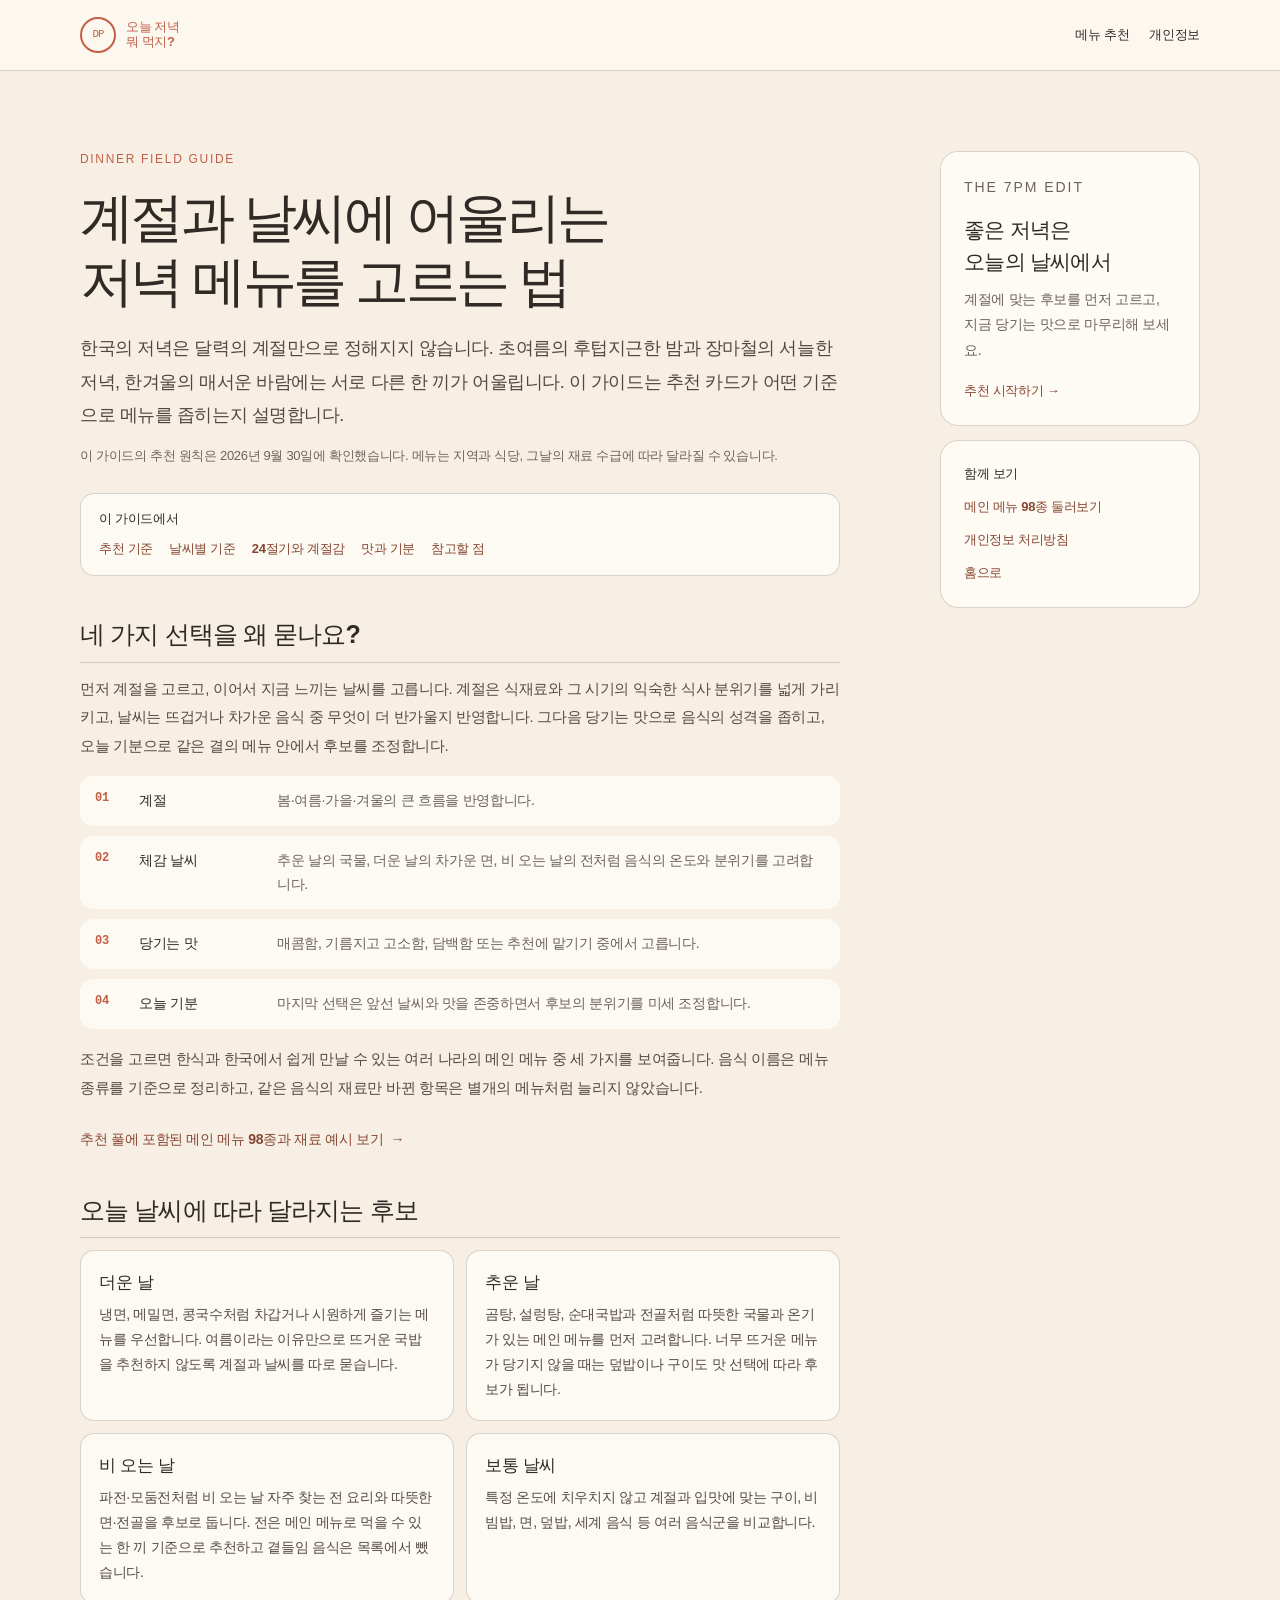
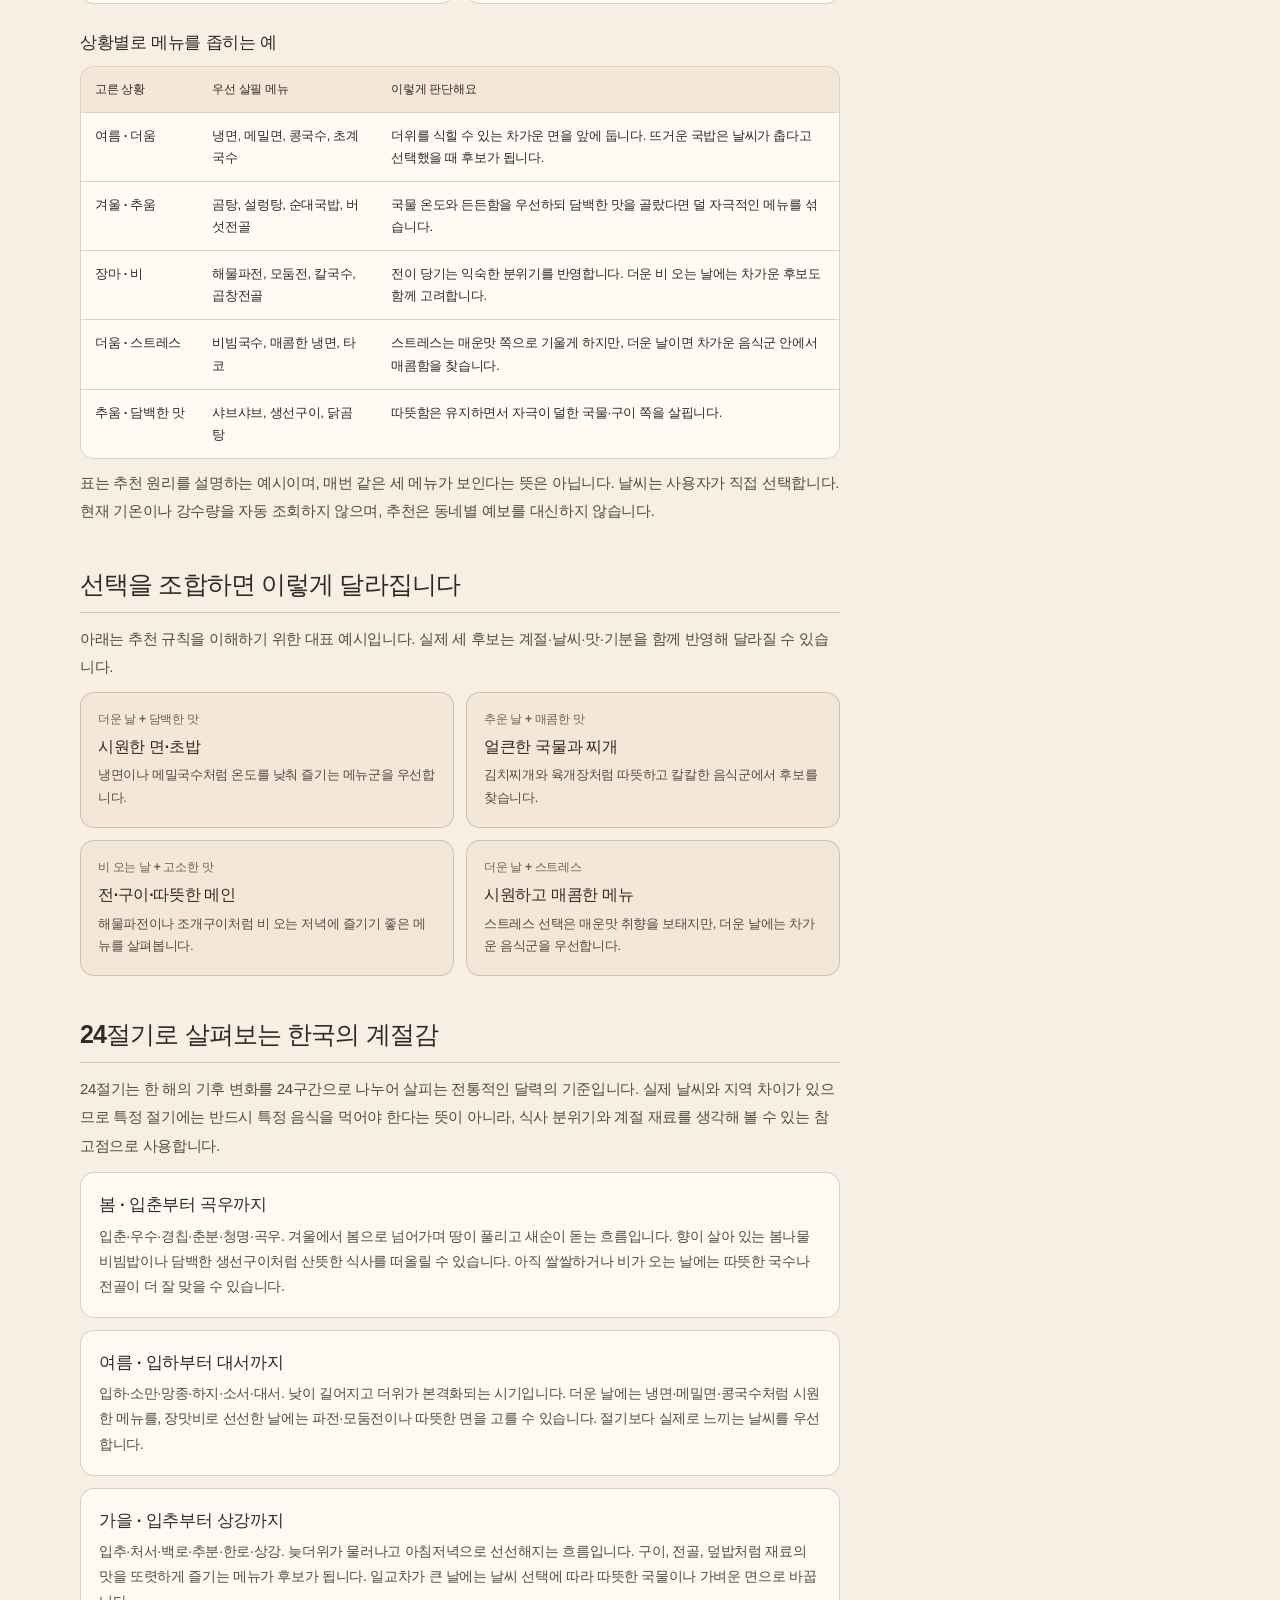
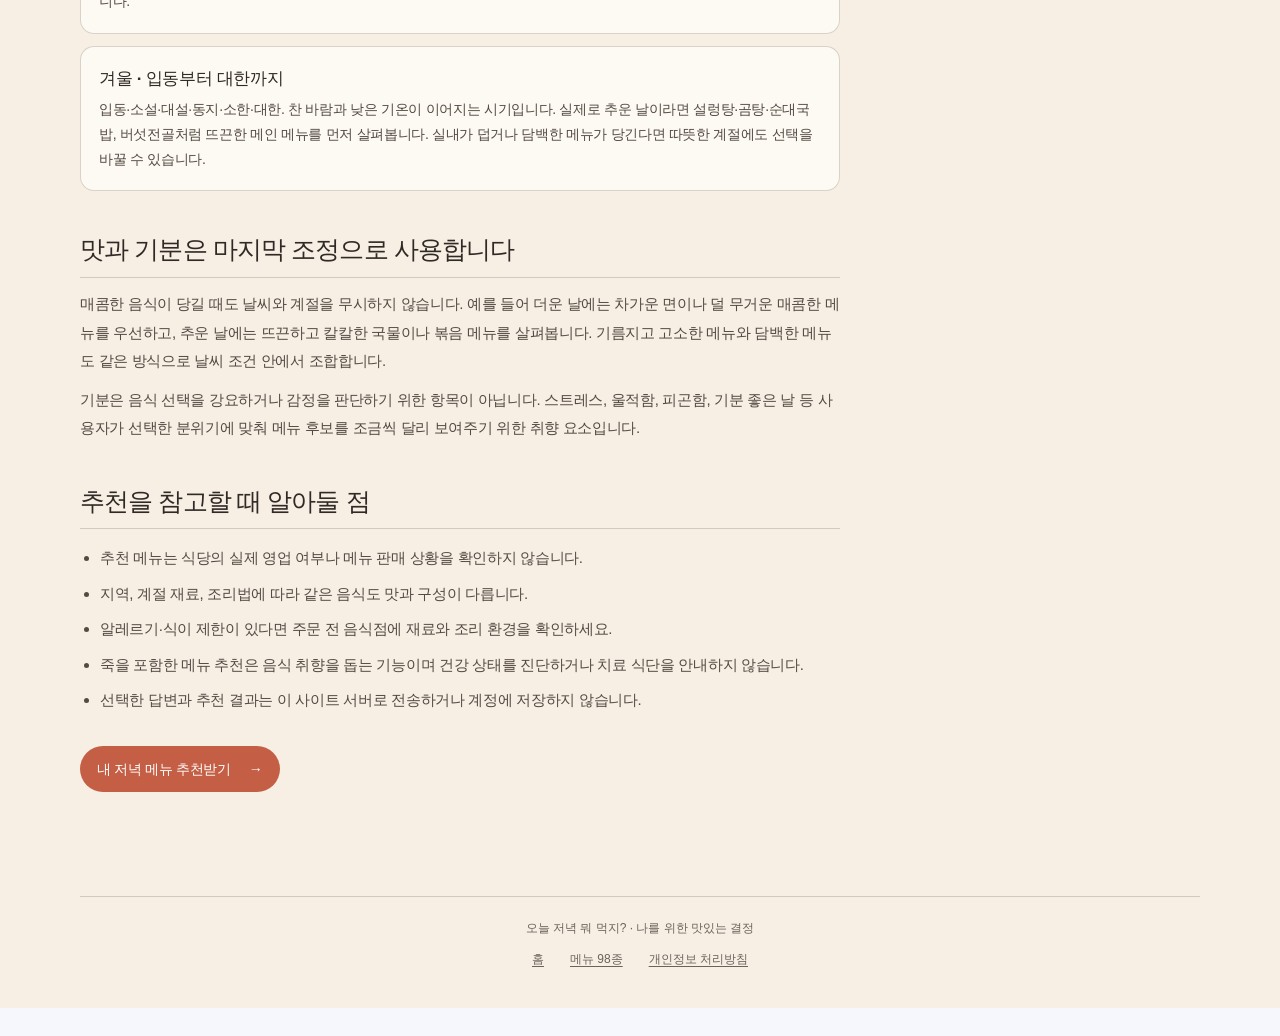
==== public/guide.html @ 439a627b "Add branded dinner bowl favicon" ====
<!doctype html>
<html lang="ko">
<head>
  <meta charset="utf-8">
  <meta name="viewport" content="width=device-width, initial-scale=1">
  <meta name="theme-color" content="#c45f45">
  <meta name="description" content="한국의 계절과 실제 체감 날씨, 당기는 맛과 기분을 저녁 메뉴 추천에 반영하는 방법을 안내합니다.">
  <link rel="canonical" href="https://dinnermenuweb.pages.dev/guide.html">
  <link rel="icon" href="favicon.svg?v=2" type="image/svg+xml">
  <link rel="stylesheet" href="styles.css">
  <link rel="stylesheet" href="content.css">
  <script async src="https://pagead2.googlesyndication.com/pagead/js/adsbygoogle.js?client=ca-pub-8132579892942373" crossorigin="anonymous"></script>
  <title>계절별 저녁 메뉴 추천 가이드 | 오늘 저녁 뭐 먹지?</title>
</head>
<body class="content-page">
  <header class="content-header"><div class="content-wrap"><nav class="brand-row" aria-label="사이트 메뉴"><a class="brand" href="./"><span class="brand-mark" aria-hidden="true">DP</span><span class="brand-copy">오늘 저녁<br>뭐 먹지?</span></a><div class="brand-actions"><a class="header-link" href="./#quiz">메뉴 추천</a><a class="header-link" href="privacy.html">개인정보</a></div></nav></div></header>
  <main class="content-wrap article-layout">
    <article>
      <p class="eyebrow">DINNER FIELD GUIDE</p>
      <h1>계절과 날씨에 어울리는<br>저녁 메뉴를 고르는 법</h1>
      <p class="article-lede">한국의 저녁은 달력의 계절만으로 정해지지 않습니다. 초여름의 후텁지근한 밤과 장마철의 서늘한 저녁, 한겨울의 매서운 바람에는 서로 다른 한 끼가 어울립니다. 이 가이드는 추천 카드가 어떤 기준으로 메뉴를 좁히는지 설명합니다.</p>
      <p class="updated-note">이 가이드의 추천 원칙은 2026년 9월 30일에 확인했습니다. 메뉴는 지역과 식당, 그날의 재료 수급에 따라 달라질 수 있습니다.</p>
      <nav class="article-toc" aria-label="이 페이지의 목차"><strong>이 가이드에서</strong><a href="#method">추천 기준</a><a href="#weather">날씨별 기준</a><a href="#seasons">24절기와 계절감</a><a href="#taste-mood">맛과 기분</a><a href="#limits">참고할 점</a></nav>

      <section id="method" class="article-section"><h2>네 가지 선택을 왜 묻나요?</h2><p>먼저 계절을 고르고, 이어서 지금 느끼는 날씨를 고릅니다. 계절은 식재료와 그 시기의 익숙한 식사 분위기를 넓게 가리키고, 날씨는 뜨겁거나 차가운 음식 중 무엇이 더 반가울지 반영합니다. 그다음 당기는 맛으로 음식의 성격을 좁히고, 오늘 기분으로 같은 결의 메뉴 안에서 후보를 조정합니다.</p><ol class="numbered-list"><li><strong>계절</strong><span>봄·여름·가을·겨울의 큰 흐름을 반영합니다.</span></li><li><strong>체감 날씨</strong><span>추운 날의 국물, 더운 날의 차가운 면, 비 오는 날의 전처럼 음식의 온도와 분위기를 고려합니다.</span></li><li><strong>당기는 맛</strong><span>매콤함, 기름지고 고소함, 담백함 또는 추천에 맡기기 중에서 고릅니다.</span></li><li><strong>오늘 기분</strong><span>마지막 선택은 앞선 날씨와 맛을 존중하면서 후보의 분위기를 미세 조정합니다.</span></li></ol><p>조건을 고르면 한식과 한국에서 쉽게 만날 수 있는 여러 나라의 메인 메뉴 중 세 가지를 보여줍니다. 음식 이름은 메뉴 종류를 기준으로 정리하고, 같은 음식의 재료만 바뀐 항목은 별개의 메뉴처럼 늘리지 않았습니다.</p><a class="text-link" href="menu-library.html">추천 풀에 포함된 메인 메뉴 98종과 재료 예시 보기 <span aria-hidden="true">→</span></a></section>

      <section id="weather" class="article-section"><h2>오늘 날씨에 따라 달라지는 후보</h2><div class="guide-grid"><article><h3>더운 날</h3><p>냉면, 메밀면, 콩국수처럼 차갑거나 시원하게 즐기는 메뉴를 우선합니다. 여름이라는 이유만으로 뜨거운 국밥을 추천하지 않도록 계절과 날씨를 따로 묻습니다.</p></article><article><h3>추운 날</h3><p>곰탕, 설렁탕, 순대국밥과 전골처럼 따뜻한 국물과 온기가 있는 메인 메뉴를 먼저 고려합니다. 너무 뜨거운 메뉴가 당기지 않을 때는 덮밥이나 구이도 맛 선택에 따라 후보가 됩니다.</p></article><article><h3>비 오는 날</h3><p>파전·모둠전처럼 비 오는 날 자주 찾는 전 요리와 따뜻한 면·전골을 후보로 둡니다. 전은 메인 메뉴로 먹을 수 있는 한 끼 기준으로 추천하고 곁들임 음식은 목록에서 뺐습니다.</p></article><article><h3>보통 날씨</h3><p>특정 온도에 치우치지 않고 계절과 입맛에 맞는 구이, 비빔밥, 면, 덮밥, 세계 음식 등 여러 음식군을 비교합니다.</p></article></div><h3 class="subsection-title">상황별로 메뉴를 좁히는 예</h3><div class="table-scroll"><table class="decision-table"><thead><tr><th scope="col">고른 상황</th><th scope="col">우선 살필 메뉴</th><th scope="col">이렇게 판단해요</th></tr></thead><tbody><tr><th scope="row">여름 · 더움</th><td>냉면, 메밀면, 콩국수, 초계국수</td><td>더위를 식힐 수 있는 차가운 면을 앞에 둡니다. 뜨거운 국밥은 날씨가 춥다고 선택했을 때 후보가 됩니다.</td></tr><tr><th scope="row">겨울 · 추움</th><td>곰탕, 설렁탕, 순대국밥, 버섯전골</td><td>국물 온도와 든든함을 우선하되 담백한 맛을 골랐다면 덜 자극적인 메뉴를 섞습니다.</td></tr><tr><th scope="row">장마 · 비</th><td>해물파전, 모둠전, 칼국수, 곱창전골</td><td>전이 당기는 익숙한 분위기를 반영합니다. 더운 비 오는 날에는 차가운 후보도 함께 고려합니다.</td></tr><tr><th scope="row">더움 · 스트레스</th><td>비빔국수, 매콤한 냉면, 타코</td><td>스트레스는 매운맛 쪽으로 기울게 하지만, 더운 날이면 차가운 음식군 안에서 매콤함을 찾습니다.</td></tr><tr><th scope="row">추움 · 담백한 맛</th><td>샤브샤브, 생선구이, 닭곰탕</td><td>따뜻함은 유지하면서 자극이 덜한 국물·구이 쪽을 살핍니다.</td></tr></tbody></table></div><p class="source-note">표는 추천 원리를 설명하는 예시이며, 매번 같은 세 메뉴가 보인다는 뜻은 아닙니다. 날씨는 사용자가 직접 선택합니다. 현재 기온이나 강수량을 자동 조회하지 않으며, 추천은 동네별 예보를 대신하지 않습니다.</p></section>

      <section class="article-section"><h2>선택을 조합하면 이렇게 달라집니다</h2><p>아래는 추천 규칙을 이해하기 위한 대표 예시입니다. 실제 세 후보는 계절·날씨·맛·기분을 함께 반영해 달라질 수 있습니다.</p><div class="example-grid"><article><span>더운 날 + 담백한 맛</span><strong>시원한 면·초밥</strong><p>냉면이나 메밀국수처럼 온도를 낮춰 즐기는 메뉴군을 우선합니다.</p></article><article><span>추운 날 + 매콤한 맛</span><strong>얼큰한 국물과 찌개</strong><p>김치찌개와 육개장처럼 따뜻하고 칼칼한 음식군에서 후보를 찾습니다.</p></article><article><span>비 오는 날 + 고소한 맛</span><strong>전·구이·따뜻한 메인</strong><p>해물파전이나 조개구이처럼 비 오는 저녁에 즐기기 좋은 메뉴를 살펴봅니다.</p></article><article><span>더운 날 + 스트레스</span><strong>시원하고 매콤한 메뉴</strong><p>스트레스 선택은 매운맛 취향을 보태지만, 더운 날에는 차가운 음식군을 우선합니다.</p></article></div></section>

      <section id="seasons" class="article-section"><h2>24절기로 살펴보는 한국의 계절감</h2><p>24절기는 한 해의 기후 변화를 24구간으로 나누어 살피는 전통적인 달력의 기준입니다. 실제 날씨와 지역 차이가 있으므로 특정 절기에는 반드시 특정 음식을 먹어야 한다는 뜻이 아니라, 식사 분위기와 계절 재료를 생각해 볼 수 있는 참고점으로 사용합니다.</p>
        <div class="solar-season"><h3>봄 · 입춘부터 곡우까지</h3><p>입춘·우수·경칩·춘분·청명·곡우. 겨울에서 봄으로 넘어가며 땅이 풀리고 새순이 돋는 흐름입니다. 향이 살아 있는 봄나물 비빔밥이나 담백한 생선구이처럼 산뜻한 식사를 떠올릴 수 있습니다. 아직 쌀쌀하거나 비가 오는 날에는 따뜻한 국수나 전골이 더 잘 맞을 수 있습니다.</p></div>
        <div class="solar-season"><h3>여름 · 입하부터 대서까지</h3><p>입하·소만·망종·하지·소서·대서. 낮이 길어지고 더위가 본격화되는 시기입니다. 더운 날에는 냉면·메밀면·콩국수처럼 시원한 메뉴를, 장맛비로 선선한 날에는 파전·모둠전이나 따뜻한 면을 고를 수 있습니다. 절기보다 실제로 느끼는 날씨를 우선합니다.</p></div>
        <div class="solar-season"><h3>가을 · 입추부터 상강까지</h3><p>입추·처서·백로·추분·한로·상강. 늦더위가 물러나고 아침저녁으로 선선해지는 흐름입니다. 구이, 전골, 덮밥처럼 재료의 맛을 또렷하게 즐기는 메뉴가 후보가 됩니다. 일교차가 큰 날에는 날씨 선택에 따라 따뜻한 국물이나 가벼운 면으로 바꿉니다.</p></div>
        <div class="solar-season"><h3>겨울 · 입동부터 대한까지</h3><p>입동·소설·대설·동지·소한·대한. 찬 바람과 낮은 기온이 이어지는 시기입니다. 실제로 추운 날이라면 설렁탕·곰탕·순대국밥, 버섯전골처럼 뜨끈한 메인 메뉴를 먼저 살펴봅니다. 실내가 덥거나 담백한 메뉴가 당긴다면 따뜻한 계절에도 선택을 바꿀 수 있습니다.</p></div>
      </section>

      <section id="taste-mood" class="article-section"><h2>맛과 기분은 마지막 조정으로 사용합니다</h2><p>매콤한 음식이 당길 때도 날씨와 계절을 무시하지 않습니다. 예를 들어 더운 날에는 차가운 면이나 덜 무거운 매콤한 메뉴를 우선하고, 추운 날에는 뜨끈하고 칼칼한 국물이나 볶음 메뉴를 살펴봅니다. 기름지고 고소한 메뉴와 담백한 메뉴도 같은 방식으로 날씨 조건 안에서 조합합니다.</p><p>기분은 음식 선택을 강요하거나 감정을 판단하기 위한 항목이 아닙니다. 스트레스, 울적함, 피곤함, 기분 좋은 날 등 사용자가 선택한 분위기에 맞춰 메뉴 후보를 조금씩 달리 보여주기 위한 취향 요소입니다.</p></section>

      <section id="limits" class="article-section"><h2>추천을 참고할 때 알아둘 점</h2><ul class="plain-list"><li>추천 메뉴는 식당의 실제 영업 여부나 메뉴 판매 상황을 확인하지 않습니다.</li><li>지역, 계절 재료, 조리법에 따라 같은 음식도 맛과 구성이 다릅니다.</li><li>알레르기·식이 제한이 있다면 주문 전 음식점에 재료와 조리 환경을 확인하세요.</li><li>죽을 포함한 메뉴 추천은 음식 취향을 돕는 기능이며 건강 상태를 진단하거나 치료 식단을 안내하지 않습니다.</li><li>선택한 답변과 추천 결과는 이 사이트 서버로 전송하거나 계정에 저장하지 않습니다.</li></ul><a class="article-cta" href="./#quiz">내 저녁 메뉴 추천받기 <span aria-hidden="true">→</span></a></section>
    </article>
    <aside class="article-aside"><div><p class="eyebrow">THE 7PM EDIT</p><h2>좋은 저녁은<br>오늘의 날씨에서</h2><p>계절에 맞는 후보를 먼저 고르고, 지금 당기는 맛으로 마무리해 보세요.</p><a href="./#quiz">추천 시작하기 →</a></div><div class="aside-links"><strong>함께 보기</strong><a href="menu-library.html">메인 메뉴 98종 둘러보기</a><a href="privacy.html">개인정보 처리방침</a><a href="./">홈으로</a></div></aside>
  </main>
  <footer class="content-footer content-wrap"><span>오늘 저녁 뭐 먹지? · 나를 위한 맛있는 결정</span><nav aria-label="하단 메뉴"><a href="./">홈</a><a href="menu-library.html">메뉴 98종</a><a href="privacy.html">개인정보 처리방침</a></nav></footer>
</body>
</html>
---- public/styles.css ----
:root{font-family:system-ui,-apple-system,BlinkMacSystemFont,"Apple SD Gothic Neo","Malgun Gothic",sans-serif;color:#18213a;background:#f5f7fc;font-synthesis:none;--blue:#173fb7;--muted:#626e85;--line:#dde3ef}
*{box-sizing:border-box}body{margin:0}button,input{font:inherit}button{cursor:pointer}button:disabled{cursor:not-allowed;opacity:.45}button:focus-visible,input:focus-visible+.choice-body{outline:3px solid #d59805;outline-offset:4px}[hidden]{display:none!important}.wrap{max-width:1080px;margin:auto;padding:0 28px}.top{background:var(--blue);color:#fff}.brand-row{display:flex;align-items:center;justify-content:space-between;padding:26px 0;font-size:13px;color:#d7e2ff}.brand{font-size:20px;color:#fff;font-weight:850;letter-spacing:-.06em}.hero{display:grid;grid-template-columns:1fr 240px;align-items:center;gap:48px;padding:16px 0 56px}.eyebrow{font-size:12px;letter-spacing:.12em;font-weight:850;color:var(--blue);margin:0 0 12px}.hero .eyebrow{color:#b8cdff}.hero h1{font-size:clamp(32px,4.4vw,48px);line-height:1.22;letter-spacing:-.065em;margin:0 0 18px}.hero p:not(.eyebrow){color:#dae4ff;line-height:1.8;font-size:16px;margin:0}.hero-art{position:relative;transform:rotate(3deg)}.hero-art img{display:block;width:100%;height:175px;object-fit:cover;border-radius:24px}.hero-art span{position:absolute;bottom:-15px;left:8px;right:8px;border-radius:10px;background:#fff3cf;color:#534013;text-align:center;padding:11px 4px;font-size:12px;font-weight:750;transform:rotate(-3deg)}main.wrap{padding-top:30px}.panel{padding:30px;background:white;border:1px solid var(--line);border-radius:24px;box-shadow:0 12px 40px #22346609}.steps{display:flex;list-style:none;gap:8px;padding:0;margin:0 0 34px}.steps li{flex:1;min-width:0}.step{display:flex;align-items:center;justify-content:center;gap:8px;width:100%;border:0;background:#f1f4f9;color:#758198;border-radius:10px;padding:12px 6px;font-size:13px;font-weight:700}.step span{display:grid;place-items:center;background:#e2e8f2;border-radius:50%;width:22px;height:22px;font-size:11px}.step[aria-current="step"]{color:var(--blue);background:#eaf0ff}.step[aria-current="step"] span{background:var(--blue);color:#fff}.step.done{color:var(--blue)}.question-top{display:flex;justify-content:space-between;align-items:center}.question-top .eyebrow{margin:0}.hint{font-size:13px;color:var(--muted)}h2{letter-spacing:-.055em;font-size:29px;line-height:1.35;margin:14px 0 8px}.description{font-size:15px;line-height:1.7;color:var(--muted);margin:0 0 26px}fieldset{border:0;padding:0;margin:0;display:grid;grid-template-columns:repeat(3,minmax(0,1fr));gap:14px}fieldset.two{grid-template-columns:repeat(2,minmax(0,1fr))}.choice{position:relative;cursor:pointer;min-width:0}.choice input{position:absolute;opacity:0;width:1px;height:1px}.choice-body{display:flex;flex-direction:column;min-height:145px;padding:22px;border:2px solid #e3e7ef;border-radius:18px;transition:background .15s,border-color .15s}.choice:hover .choice-body{border-color:#9cafdd;background:#fafbff}.choice input:checked+.choice-body{border-color:var(--blue);background:#f0f4ff}.choice-head{display:flex;justify-content:space-between;align-items:center;margin-bottom:20px}.emoji{font-size:29px}.check{width:22px;height:22px;display:grid;place-items:center;border:1px solid #cbd3e2;border-radius:50%;color:transparent;font-size:13px}.choice input:checked+.choice-body .check{color:#fff;background:var(--blue);border-color:var(--blue)}.choice strong{font-size:20px;letter-spacing:-.045em;margin-bottom:8px}.choice small{font-size:13px;line-height:1.6;color:var(--muted)}.quiz-actions{display:flex;align-items:center;justify-content:space-between;gap:12px;margin-top:28px;border-top:1px solid #edf0f6;padding-top:22px}.primary{background:var(--blue);color:white;border:0;border-radius:12px;font-weight:750;padding:14px 23px;min-height:48px}.primary:hover:not(:disabled){background:#0d2e95}.quiet{background:transparent;border:1px solid #ced7e8;color:var(--blue);border-radius:12px;padding:12px 18px;font-weight:700;min-height:46px}.quiet:hover{background:#edf2ff}.result-heading{display:flex;align-items:center;justify-content:space-between;gap:20px;margin:8px 0 22px}.result-heading h2{margin:0}.summary{display:flex;gap:8px;flex-wrap:wrap;margin-bottom:24px}.summary span{background:white;border:1px solid var(--line);border-radius:30px;padding:8px 13px;font-size:13px;color:#46536c}.recommendation-note{background:#eaf0ff;border-left:4px solid var(--blue);padding:20px 24px;border-radius:0 16px 16px 0}.recommendation-note h3{margin:0 0 8px;font-size:20px;letter-spacing:-.04em}.recommendation-note p{margin:6px 0;font-size:14px;line-height:1.7;color:#465677}.choose-hint{font-size:14px;color:var(--muted);margin:28px 0 16px}.meal-grid{display:grid;grid-template-columns:repeat(3,minmax(0,1fr));gap:16px}.meal-card{display:flex;flex-direction:column;background:#fff;border:2px solid var(--line);border-radius:20px;padding:24px;min-width:0}.meal-card.chosen{border-color:var(--blue);background:#f0f4ff}.meal-number{font-size:12px;letter-spacing:.1em;color:var(--blue);font-weight:850}.meal-emoji{font-size:40px;margin:22px 0 8px}.meal-card h3{font-size:23px;letter-spacing:-.055em;margin:0 0 10px}.meal-card p{font-size:14px;color:var(--muted);line-height:1.7;margin:0 0 18px}.meal-card .meal-meta{font-size:12px;color:var(--blue);font-weight:700;margin-bottom:20px}.meal-card button{margin-top:auto;width:100%}.final-panel{margin-top:24px;padding:30px;border-radius:22px;background:#fff4d6;border:1px solid #edd397}.final-panel .eyebrow{color:#75591d}.final-panel h2{margin-top:0}.final-panel p{line-height:1.8}.final-panel ul{padding-left:20px;line-height:1.9;font-size:14px;color:#66563a}.final-actions{display:flex;gap:10px;flex-wrap:wrap;margin-top:24px}.footnote{color:var(--muted);font-size:12px;line-height:1.8;margin-top:22px}.restart{display:block;margin:26px auto 0}footer{text-align:center;margin:44px 0 28px;color:#788298;font-size:12px}footer span{padding:0 8px}.sr-only{position:absolute;width:1px;height:1px;overflow:hidden;clip-path:inset(50%);white-space:nowrap}
@media(max-width:640px){.wrap{padding:0 18px}.brand-row{padding:20px 0}.brand-row>span:last-child{display:none}.hero{grid-template-columns:1fr;padding:12px 0 32px;gap:0}.hero-art{display:none}.hero h1{font-size:34px}.hero p:not(.eyebrow){font-size:14px}main.wrap{padding-top:20px}.panel{padding:22px 16px;border-radius:20px}.steps{gap:4px;margin-bottom:26px}.step{flex-direction:column;gap:5px;font-size:11px;padding:9px 2px}.question-top .hint{font-size:11px}h2{font-size:25px}.description{font-size:14px;margin-bottom:20px}fieldset,fieldset.two{grid-template-columns:1fr;gap:10px}.choice-body{min-height:0;padding:15px 18px;display:grid;grid-template-columns:44px 1fr;column-gap:12px;align-items:center}.choice-head{grid-row:span 2;margin:0}.emoji{font-size:28px}.check{position:absolute;right:16px;top:19px;width:19px;height:19px}.choice strong{font-size:18px;padding-right:24px;margin-bottom:4px}.choice small{font-size:12px;padding-right:16px}.quiz-actions{gap:8px;margin-top:22px;padding-top:18px}.quiz-actions .hint{font-size:11px}.quiz-actions button{padding:12px 14px}.result-heading{align-items:flex-start}.result-heading h2{font-size:24px}.result-heading .quiet{white-space:nowrap;font-size:12px;padding:10px}.meal-grid{grid-template-columns:1fr}.meal-card{padding:22px}.meal-emoji{margin:14px 0 8px}.recommendation-note{padding:17px}.final-panel{padding:24px 20px}.final-actions button{flex:1;white-space:nowrap;font-size:13px}footer{font-size:11px}}
@media(prefers-reduced-motion:reduce){*{scroll-behavior:auto!important;transition:none!important}}
fieldset.four{grid-template-columns:repeat(2,minmax(0,1fr))}@media(max-width:640px){fieldset.four{grid-template-columns:1fr}.steps{display:grid;grid-template-columns:repeat(3,minmax(0,1fr))}.step{flex-direction:row}}

/* Each result is a menu photo card; the photo shows through a dark text gradient. */
.meal-card{min-width:0;overflow:hidden;border:2px solid var(--line);border-radius:20px;background:#fff;transition:border-color .15s,transform .15s}.meal-card.chosen{border-color:var(--blue);transform:translateY(-3px)}.meal-photo{position:relative;isolation:isolate;display:flex;align-items:flex-end;min-height:390px;height:100%;overflow:hidden;background-color:#344252;background-image:linear-gradient(180deg,#07111b00 28%,#07111b35 48%,#07111bef 100%),var(--food-image);background-size:100% 100%,400% 400%;background-position:center,var(--food-position);background-repeat:no-repeat}.meal-overlay{width:100%;padding:22px;color:#fff}.meal-number{display:inline-block;margin-bottom:12px;font-size:12px;letter-spacing:.07em;font-weight:850;color:#fff;background:#07111b85;border:1px solid #ffffff50;padding:7px 10px;border-radius:20px}.meal-overlay h3{font-size:25px;letter-spacing:-.055em;margin:0 0 8px;text-shadow:0 2px 6px #0008}.meal-overlay p{font-size:14px;line-height:1.65;margin:0 0 16px;color:#fff;text-shadow:0 1px 5px #000}.meal-overlay button{width:100%;color:#172344;background:#fff;border-color:#fff}.meal-overlay button:hover{background:#f3e9d5}.meal-card.chosen .meal-overlay button{color:#fff;background:var(--blue);border-color:var(--blue)}@media(max-width:640px){.meal-photo{min-height:430px}.meal-overlay{padding:22px}}
.partner-panel{margin-top:34px;padding:30px;background:#fff;border:1px solid var(--line);border-radius:24px;box-shadow:0 12px 40px #22346609}.partner-intro{max-width:640px;margin-bottom:24px}.partner-intro .eyebrow{margin-bottom:8px}.partner-intro h2{margin:0 0 8px}.partner-intro>p:last-child{margin:0;color:var(--muted);font-size:14px;line-height:1.7}.partner-fields{display:grid;grid-template-columns:repeat(2,minmax(0,1fr));gap:18px}.partner-fields label{display:grid;gap:8px;font-size:14px;font-weight:750}.partner-fields label>span:first-child{color:#b33b35}.partner-fields label .hint{font-weight:400}.partner-fields input,.partner-fields textarea{width:100%;padding:13px 14px;border:1px solid #cbd3e2;border-radius:11px;background:#fff;color:inherit;font:inherit;font-weight:400}.partner-fields textarea{resize:vertical;min-height:130px}.partner-message{grid-column:1/-1}.partner-submit{display:flex;align-items:center;gap:16px;margin-top:20px}.partner-submit .hint{margin:0;line-height:1.5}.partner-submit .is-success{color:#217647}.partner-submit .is-error{color:#b33b35}@media(max-width:640px){.partner-panel{padding:23px 18px;border-radius:20px}.partner-fields{grid-template-columns:1fr;gap:15px}.partner-message{grid-column:auto}.partner-submit{align-items:flex-start;flex-direction:column;gap:10px}}
.hero-partner-action{display:flex;justify-content:flex-end;margin-top:18px}.partner-trigger{min-height:34px;padding:6px 13px;border:1px solid #ffffff8c;border-radius:999px;background:#ffffff14;color:#fff;font-size:12px;font-weight:700}.partner-trigger:hover{background:#ffffff2b}.partner-dialog{width:min(680px,calc(100% - 32px));max-width:none;max-height:min(90dvh,820px);padding:0;border:0;border-radius:24px;background:#fff;color:#18213a;box-shadow:0 24px 90px #07152b55;overflow:auto}.partner-dialog::backdrop{background:#101a2dcc;backdrop-filter:blur(3px)}.partner-dialog .partner-panel{margin:0;padding:30px;border:0;border-radius:24px;box-shadow:none}.partner-dialog-heading{display:flex;justify-content:space-between;align-items:flex-start;gap:18px}.partner-dialog .partner-intro{margin-bottom:22px}.partner-dialog .partner-intro .eyebrow{color:var(--blue)}.dialog-close{flex:0 0 40px;width:40px;height:40px;border:1px solid var(--line);border-radius:50%;background:#fff;color:#526079;font-size:25px;line-height:1}.dialog-close:hover{background:#f1f4f9}@media(max-width:640px){.hero-partner-action{margin-top:15px}.partner-dialog{width:calc(100% - 24px);max-height:92dvh;border-radius:20px}.partner-dialog .partner-panel{padding:23px 18px}.partner-dialog .partner-fields{grid-template-columns:1fr;gap:15px}.partner-dialog .partner-message{grid-column:auto}.partner-dialog .partner-submit{align-items:flex-start;flex-direction:column;gap:10px}}
body.partner-dialog-open{overflow:hidden}.partner-dialog{position:fixed;inset:0;z-index:1000;display:grid;place-items:center;width:100%;height:100%;max-width:none;max-height:none;padding:16px;border:0;border-radius:0;overflow:auto;background:#101a2dcc;backdrop-filter:blur(3px)}.partner-dialog[hidden]{display:none!important}.partner-dialog .partner-panel{width:min(680px,100%);max-height:calc(90dvh - 32px);overflow:auto;box-shadow:0 24px 90px #07152b55}
.brand-actions{display:flex;align-items:center;gap:18px}.brand-tagline{color:#d7e2ff;font-size:13px}.hero-partner-action{display:none}@media(max-width:640px){.brand-actions{gap:0}.brand-tagline{display:none}.partner-trigger{min-height:34px;padding:6px 12px}}
.comments-panel{margin-top:26px;padding:30px;background:#fff;border:1px solid var(--line);border-radius:24px;box-shadow:0 12px 40px #22346609}.comments-panel .eyebrow{margin-bottom:8px}.comments-panel h2{margin:0 0 8px}.comments-intro{margin:0 0 22px;color:var(--muted);font-size:14px;line-height:1.7}#disqus_thread{min-height:180px}.comments-panel noscript{font-size:14px;color:var(--muted)}@media(max-width:640px){.comments-panel{margin-top:20px;padding:23px 18px;border-radius:20px}}

/* Warm editorial styling inspired by the supplied Dinner, Please reference. */
:root{color-scheme:light;--paper:#f7efe4;--paper-deep:#ead8bf;--ink:#2b2723;--blue:#c45f45;--muted:#756a61;--line:rgba(67,51,39,.18);--shadow:0 22px 50px rgba(118,76,45,.14);font-family:"Space Grotesk","Apple SD Gothic Neo","Noto Sans KR",sans-serif}
html{scroll-behavior:smooth}body{min-width:320px;background:var(--paper);color:var(--ink);line-height:1.5}body::before{position:fixed;inset:0;z-index:-1;pointer-events:none;content:"";opacity:.2;background-image:radial-gradient(rgba(213,104,77,.18) .7px,transparent .7px);background-size:9px 9px;mix-blend-mode:multiply}
.wrap{width:min(1180px,calc(100% - 48px));max-width:1180px;margin-inline:auto;padding:0}.top{background:transparent;color:var(--ink)}.brand-row{display:flex;align-items:center;justify-content:space-between;gap:20px;padding:8px 0 18px;color:var(--ink)}.brand{display:inline-flex;align-items:center;gap:10px;color:var(--blue);font-size:inherit;letter-spacing:normal}.brand-mark{display:grid;width:36px;height:36px;place-items:center;border:2px solid currentColor;border-radius:50%;font-family:"DM Mono",monospace;font-size:.67rem;font-weight:500;letter-spacing:-.08em}.brand-copy{font-size:.75rem;font-weight:700;line-height:.98;letter-spacing:-.03em}.brand-actions{display:flex;align-items:center;gap:18px}.brand-tagline{color:rgba(43,39,35,.62);font-family:"DM Mono",monospace;font-size:.68rem;letter-spacing:.04em}.partner-trigger{min-height:36px;padding:7px 14px;border:1px solid var(--line);border-radius:999px;background:transparent;color:var(--ink);font-size:.76rem;font-weight:600}.partner-trigger:hover{border-color:var(--blue);background:var(--blue);color:#fff}
.hero{grid-template-columns:minmax(0,.84fr) minmax(0,1.16fr);align-items:center;gap:clamp(36px,7vw,100px);min-height:560px;padding:34px 0 72px}.hero-copy{position:relative;z-index:1;padding-bottom:16px}.eyebrow{margin:0 0 18px;color:var(--blue);font-family:"DM Mono",monospace;font-size:.69rem;font-weight:500;letter-spacing:.17em;text-transform:uppercase}.hero .eyebrow{color:var(--blue)}.hero h1{max-width:540px;margin:0 0 26px;color:var(--blue);font-size:clamp(3.7rem,7vw,6rem);font-weight:700;letter-spacing:-.105em;line-height:.88}.hero h1 em{display:inline-block;font-style:normal;transform:translateX(.3em)}.hero .hero-lede{margin:0;color:var(--ink);font-size:clamp(1.05rem,1.8vw,1.3rem);font-weight:500;letter-spacing:-.045em;line-height:1.45}.hero-microcopy{display:flex;align-items:center;gap:8px;margin:20px 0 0 4px;color:rgba(43,39,35,.6);font-family:"DM Mono",monospace;font-size:.62rem;letter-spacing:.03em}.micro-dot{width:6px;height:6px;border-radius:50%;background:var(--blue)}
.hero-art{position:relative;width:min(100%,540px);justify-self:end;transform:none;padding:15px;border:1px solid rgba(43,39,35,.13);border-radius:28px;background:rgba(255,253,248,.74);box-shadow:var(--shadow)}.hero-art img{width:100%;height:auto;aspect-ratio:4/3;object-fit:cover;border-radius:19px}.hero-art span{position:absolute;right:auto;bottom:29px;left:27px;padding:9px 13px;border-radius:999px;background:var(--blue);color:#fff;font-family:"DM Mono",monospace;font-size:.58rem;letter-spacing:.08em;line-height:1.25;text-align:left;transform:rotate(-3deg);box-shadow:0 5px 14px #2b272333}.hero-art span strong{font-family:inherit;font-size:.72rem;letter-spacing:0}
main.wrap{padding-top:0}.panel{padding:30px;background:rgba(255,253,248,.88);border:1px solid var(--line);border-radius:24px;box-shadow:var(--shadow)}.steps{gap:8px}.step{border:1px solid transparent;border-radius:999px;background:rgba(67,51,39,.055);color:rgba(43,39,35,.58);font-family:"DM Mono",monospace;font-size:.72rem;transition:180ms ease}.step span{background:rgba(67,51,39,.09)}.step[aria-current="step"]{background:var(--blue);color:#fff}.step[aria-current="step"] span{background:#fff;color:var(--blue)}.step.done{color:var(--blue)}.question-top .eyebrow{color:var(--blue)}h2{color:var(--ink)}.description,.hint{color:var(--muted)}.choice-body{border-color:var(--line);background:rgba(255,253,248,.75)}.choice:hover .choice-body{border-color:rgba(196,95,69,.55);background:#fffaf4}.choice input:checked+.choice-body{border-color:var(--blue);background:#f7e6dc}.choice strong{color:var(--ink)}.check{border-color:var(--line)}.choice input:checked+.choice-body .check{background:var(--blue);border-color:var(--blue)}.primary{background:var(--blue);box-shadow:0 8px 20px rgba(196,95,69,.16)}.primary:hover:not(:disabled){background:#b9513b}.quiet{border-color:var(--line);color:var(--ink)}.quiet:hover{border-color:var(--blue);background:#f7e6dc;color:var(--blue)}.recommendation-note{border-left-color:var(--blue);background:#f2e2d2}.recommendation-note h3{color:var(--ink)}.recommendation-note p{color:#65594f}.summary span{border-color:var(--line);background:rgba(255,253,248,.78);color:#5c5149}.meal-card{border-color:var(--line);background:var(--white,#fffdf8)}.meal-card.chosen{border-color:var(--blue);background:#f7e6dc}.meal-card.chosen .meal-overlay button{background:var(--blue);border-color:var(--blue);color:#fff}.final-panel{border-color:#e3c99e;background:#f4e7cf}.final-panel .eyebrow{color:#8c5d28}.footnote{color:var(--muted)}footer{color:var(--muted);font-family:"DM Mono",monospace;font-size:.62rem;letter-spacing:.03em}.partner-dialog{background:rgba(43,39,35,.42)}.partner-dialog .partner-panel{border:1px solid var(--line);border-radius:24px;background:var(--white,#fffdf8);box-shadow:var(--shadow)}.partner-dialog .partner-intro .eyebrow{color:var(--blue)}.dialog-close{border-color:var(--line);color:var(--ink)}.comments-panel{background:rgba(255,253,248,.88);border-color:var(--line);box-shadow:var(--shadow)}.comments-panel .eyebrow{color:var(--blue)}
@media(max-width:880px){.hero{grid-template-columns:1fr;gap:34px;min-height:0;padding:38px 0 58px}.hero-copy{padding-bottom:0}.hero-art{width:min(100%,620px);justify-self:center}}
@media(max-width:640px){.wrap{width:calc(100% - 32px);padding:0}.brand-row{padding:8px 0 16px}.brand-tagline{display:none}.brand-actions{gap:0}.hero{grid-template-columns:1fr;gap:26px;padding:38px 0 46px}.hero h1{font-size:clamp(3.9rem,18vw,5.5rem);line-height:.88}.hero h1 em{transform:translateX(.3em)}.hero .hero-lede{font-size:1.05rem}.hero-art{display:block;width:100%;padding:10px;border-radius:22px}.hero-art img{border-radius:15px}.hero-art span{bottom:22px;left:19px}.panel{padding:22px 16px;border-radius:20px}.steps{display:grid;grid-template-columns:repeat(4,minmax(0,1fr));gap:5px;margin-bottom:26px}.step{flex-direction:column;gap:5px;padding:9px 3px;font-size:.62rem}.step span{width:20px;height:20px}.question-top .hint{font-size:11px}.choice-body{min-height:0;padding:15px 18px;display:grid;grid-template-columns:44px 1fr;column-gap:12px;align-items:center}.choice-head{grid-row:span 2;margin:0}.emoji{font-size:28px}.check{position:absolute;right:16px;top:19px;width:19px;height:19px}.choice strong{font-size:18px;padding-right:24px;margin-bottom:4px}.quiz-actions{gap:8px}.quiz-actions .hint{font-size:11px}.quiz-actions button{padding:12px 14px}.result-heading{align-items:flex-start}.result-heading h2{font-size:24px}.result-heading .quiet{white-space:nowrap;font-size:12px;padding:10px}.meal-grid{grid-template-columns:1fr}.meal-card{padding:14px;border-radius:18px}.meal-photo{min-height:430px;border-radius:14px}.meal-overlay{padding:18px}.recommendation-note{padding:17px}.final-panel{padding:24px 20px}.final-actions button{flex:1;white-space:nowrap;font-size:13px}.partner-dialog{background:rgba(43,39,35,.5)}.partner-dialog .partner-panel{padding:23px 18px;border-radius:20px}.comments-panel{padding:23px 18px;border-radius:20px}footer{font-size:11px}}
.hero p.hero-lede{color:var(--ink)}.hero p.hero-microcopy{color:rgba(43,39,35,.62)}.step:disabled{color:rgba(43,39,35,.58);opacity:.82}.step:disabled span{color:rgba(43,39,35,.65)}

/* Readability pass: calmer Korean typography, clearer hierarchy, and roomier controls. */
:root{font-family:"Space Grotesk","Noto Sans KR","Malgun Gothic","Apple SD Gothic Neo",sans-serif;--ink:#302a26;--muted:#6c625b;--line:rgba(67,51,39,.2)}
body{font-size:16px;line-height:1.6;letter-spacing:-.012em;color:var(--ink)}
h1,h2,h3,p,label,button{overflow-wrap:break-word}h2{font-size:clamp(1.55rem,2.4vw,1.9rem);line-height:1.35;letter-spacing:-.035em}.eyebrow{font-size:12px;letter-spacing:.13em;line-height:1.4}.brand-copy{font-size:13px;line-height:1.12}.brand-tagline{font-size:12px}.partner-trigger{font-size:13px}.hero h1{font-size:clamp(3.6rem,6.7vw,5.8rem);line-height:.98;letter-spacing:-.075em;margin-bottom:24px}.hero h1 em{transform:translateX(.22em)}.hero .hero-lede{font-size:18px;line-height:1.65;letter-spacing:-.025em}.hero-microcopy{font-size:12px;line-height:1.5}.step{font-size:12px;letter-spacing:0;line-height:1.25}.question-top .hint,.hint{font-size:13px;line-height:1.5}.question-top .eyebrow{font-size:12px}.description{font-size:16px;line-height:1.65;letter-spacing:-.02em}.choice-body{padding:22px}.choice strong{font-size:19px;line-height:1.4;letter-spacing:-.035em}.quiz-actions{gap:14px}.quiz-actions button,.primary,.quiet{font-size:15px;letter-spacing:-.02em}.quiz-actions .hint{font-size:13px}.summary span{font-size:13px;line-height:1.45}.recommendation-note h3{font-size:21px;line-height:1.4;letter-spacing:-.035em}.recommendation-note p,.meal-overlay p{font-size:15px;line-height:1.7;letter-spacing:-.015em}.choose-hint{font-size:15px;line-height:1.6}.meal-overlay h3{font-size:26px;line-height:1.25;letter-spacing:-.04em}.meal-number{font-size:12px;letter-spacing:.03em}.meal-overlay button{font-size:15px}.final-panel h2{font-size:clamp(1.55rem,2.4vw,1.9rem)}.final-panel p,.final-panel li{font-size:15px;line-height:1.75}.partner-intro>p:last-child,.comments-intro{font-size:15px;line-height:1.7}.partner-fields label{font-size:14px;line-height:1.45}.partner-fields input,.partner-fields textarea{font-size:16px;line-height:1.5}.footnote,footer{font-size:12px;line-height:1.6;letter-spacing:0}.primary:disabled,.quiet:disabled,.step:disabled{opacity:.68}button:focus-visible,a:focus-visible,input:focus-visible,textarea:focus-visible{outline:3px solid #8f422f;outline-offset:3px}
@media(max-width:880px){.hero h1{font-size:clamp(3.55rem,8vw,5.2rem)}}
@media(max-width:640px){body{font-size:16px;line-height:1.6}.brand-copy{font-size:12px}.brand-tagline{display:none}.partner-trigger{font-size:12px}.hero{gap:24px;padding:32px 0 40px}.hero h1{font-size:clamp(3.15rem,15.5vw,4.1rem);line-height:.99;letter-spacing:-.07em;margin-bottom:20px}.hero h1 em{transform:translateX(.18em)}.hero .hero-lede{font-size:16px;line-height:1.65;letter-spacing:-.02em}.hero-microcopy{font-size:11px}.hero-art{padding:10px}.hero-art span{font-size:9px}.hero-art span strong{font-size:11px}.panel{padding:20px 15px}.steps{grid-template-columns:repeat(4,minmax(0,1fr));gap:5px;margin-bottom:23px}.step{min-height:54px;gap:4px;padding:7px 2px;font-size:11px;line-height:1.2}.step span{width:20px;height:20px;font-size:11px}.question-top .hint{font-size:12px}.description{font-size:15px;line-height:1.65}.choice-body{padding:15px 17px}.choice strong{font-size:17px;line-height:1.4}.quiz-actions{gap:8px}.quiz-actions .hint{font-size:12px}.quiz-actions button,.primary,.quiet{font-size:14px}.result-heading h2{font-size:23px;line-height:1.35}.summary span{font-size:12px}.recommendation-note h3{font-size:19px}.recommendation-note p,.meal-overlay p{font-size:14px;line-height:1.65}.choose-hint{font-size:14px}.meal-photo{min-height:400px}.meal-overlay h3{font-size:24px}.meal-overlay button{font-size:14px}.final-panel{padding:22px 18px}.final-panel h2{font-size:23px}.partner-dialog .partner-intro>p:last-child,.comments-intro{font-size:14px}.partner-fields label{font-size:14px}.partner-submit .hint{font-size:13px}.footnote,footer{font-size:11px}}
.hero-cta{display:inline-flex;align-items:center;justify-content:space-between;gap:36px;min-width:224px;min-height:50px;margin-top:20px;padding:12px 15px 12px 20px;border-radius:999px;background:var(--blue);color:#fff;text-decoration:none;font-size:15px;font-weight:700;letter-spacing:-.02em;box-shadow:0 10px 25px rgba(196,95,69,.2);transition:transform 180ms ease,background 180ms ease}.hero-cta:hover{transform:translateY(-2px);background:#b9513b}.hero-cta span:last-child{display:grid;width:27px;height:27px;place-items:center;border:1px solid #ffffff80;border-radius:50%;font-size:16px}#quiz{scroll-margin-top:24px}h1[tabindex="-1"]:focus-visible,h2[tabindex="-1"]:focus-visible{outline:2px solid rgba(196,95,69,.65);outline-offset:5px;border-radius:4px}
@media(max-width:640px){.hero-cta{min-width:210px;min-height:48px;margin-top:18px;font-size:14px}}

/* Brand and hero type polish: expressive headline, clear label, readable Korean copy. */
:root{font-family:"Noto Sans KR","Apple SD Gothic Neo","Malgun Gothic",sans-serif}
body{font-family:"Noto Sans KR","Apple SD Gothic Neo","Malgun Gothic",sans-serif;letter-spacing:-.02em}
.eyebrow{font-family:"Space Grotesk","DM Mono",sans-serif;letter-spacing:.14em}
.hero-copy>.eyebrow{display:inline-flex;align-items:center;gap:9px;margin:0 0 27px;padding:8px 12px;border:1px solid rgba(196,95,69,.28);border-radius:999px;background:rgba(255,253,248,.72);color:#94432f;font-size:11px;font-weight:700;letter-spacing:.16em;box-shadow:0 4px 12px rgba(118,76,45,.06)}
.hero-copy>.eyebrow::before{content:"";width:8px;height:8px;flex:0 0 8px;border-radius:50%;background:var(--blue);box-shadow:0 0 0 3px rgba(196,95,69,.14)}
.hero h1{font-family:"Noto Sans KR","Apple SD Gothic Neo","Malgun Gothic",sans-serif;font-weight:800;letter-spacing:-.075em;line-height:1.03}
.hero h1>span,.hero h1>em{display:inline-block;transform-origin:12% 70%}
.hero h1>span{transform:rotate(-2deg) translateX(-.035em)}
.hero h1>em{transform:rotate(1.6deg) translateX(.2em)}
.hero-art span{right:auto;bottom:28px;left:27px;max-width:calc(100% - 54px);padding:13px 17px;border:1px solid rgba(255,253,248,.38);border-radius:14px;background:rgba(43,39,35,.94);color:#ffe7b6;font-family:"Space Grotesk","DM Mono",sans-serif;font-size:.68rem;font-weight:700;letter-spacing:.13em;line-height:1.45;text-align:left;transform:rotate(-2deg);box-shadow:0 8px 24px rgba(31,24,20,.28);backdrop-filter:blur(8px)}
.hero-art span strong{display:inline-block;margin-top:3px;color:#fffdf8;font-family:"Noto Sans KR","Apple SD Gothic Neo","Malgun Gothic",sans-serif;font-size:1rem;font-weight:700;letter-spacing:-.035em;line-height:1.5}
.hero-lede,.description,.choice strong,.choice small,.recommendation-note,.meal-overlay,.comments-intro{font-family:"Noto Sans KR","Apple SD Gothic Neo","Malgun Gothic",sans-serif}
.brand-tagline,.meal-number,footer{font-family:"Space Grotesk","DM Mono",sans-serif}
@media(max-width:640px){.hero-copy>.eyebrow{margin-bottom:22px;font-size:10px}.hero h1>span{transform:rotate(-1.7deg) translateX(-.025em)}.hero h1>em{transform:rotate(1.3deg) translateX(.14em)}.hero-art span{bottom:22px;left:18px;max-width:calc(100% - 36px);padding:11px 13px;font-size:.62rem}.hero-art span strong{font-size:.88rem;line-height:1.45}}
---- public/content.css ----
/* Shared editorial, privacy and navigation styles. */
.brand{text-decoration:none}
.header-link{color:inherit;text-decoration:none;font-size:13px;font-weight:650;white-space:nowrap}
.header-link:hover,.footer-partner:hover{color:var(--blue);text-decoration:underline;text-underline-offset:4px}
.editorial-panel{margin-top:28px;padding:clamp(24px,4vw,44px);border:1px solid var(--line);border-radius:24px;background:rgba(255,253,248,.92);box-shadow:var(--shadow)}
.editorial-heading{max-width:780px}.editorial-heading .eyebrow{margin-bottom:10px}.editorial-heading h2{margin:0 0 12px}.editorial-heading>p:last-child{margin:0;color:var(--muted);font-size:16px;line-height:1.8}
.season-grid{display:grid;grid-template-columns:repeat(4,minmax(0,1fr));gap:13px;margin-top:26px}
.season-grid article{padding:20px;border:1px solid var(--line);border-radius:17px;background:#fffaf3}.season-grid article>span{font-size:26px}.season-grid h3{margin:10px 0 7px;font-size:18px;letter-spacing:-.04em}.season-grid p,.editorial-detail p,.editorial-note p{margin:0;color:#62574f;font-size:14px;line-height:1.8}
.editorial-detail{margin-top:28px;padding-top:23px;border-top:1px solid var(--line)}.editorial-detail h3{margin:0 0 10px;font-size:20px;letter-spacing:-.035em}.editorial-detail p+p{margin-top:10px}.text-link{display:inline-flex;gap:7px;margin-top:16px;color:#984b37;font-size:14px;font-weight:750;text-decoration:none}.text-link:hover{text-decoration:underline;text-underline-offset:4px}
.editorial-note{margin-top:24px;padding:16px 19px;border-left:3px solid var(--blue);border-radius:0 12px 12px 0;background:#f4e7d8}.editorial-note strong{display:block;margin-bottom:5px;font-size:14px}.editorial-note p{font-size:13px}
footer nav,.content-footer nav{display:flex;justify-content:center;gap:18px;flex-wrap:wrap;margin-top:12px}
footer nav a,footer nav button,.content-footer a{padding:4px;border:0;background:none;color:inherit;font:inherit;font-size:12px;text-decoration:underline;text-underline-offset:3px}.footer-partner{cursor:pointer}
.content-page{min-height:100vh}.content-header{background:rgba(255,253,248,.62);border-bottom:1px solid var(--line)}.content-wrap{width:min(1120px,calc(100% - 48px));margin-inline:auto}.content-header .brand-row{min-height:70px;padding-block:12px}.content-header .brand{color:var(--blue)}.content-header .brand-actions{gap:20px}
.article-layout{display:grid;grid-template-columns:minmax(0,1fr) 260px;gap:clamp(35px,7vw,92px);align-items:start;padding-top:clamp(46px,7vw,80px);padding-bottom:60px}.article-layout>article{max-width:760px}.article-layout h1,.privacy-layout h1{margin:0;color:var(--ink);font-size:clamp(34px,5vw,54px);font-weight:800;line-height:1.18;letter-spacing:-.065em}.article-lede{margin:19px 0 12px;color:#514740;font-size:18px;line-height:1.85;letter-spacing:-.025em}.updated-note,.source-note{color:var(--muted);font-size:13px;line-height:1.7}
.article-toc{display:flex;align-items:center;gap:9px 16px;flex-wrap:wrap;margin:26px 0;padding:15px 18px;border:1px solid var(--line);border-radius:14px;background:rgba(255,253,248,.78)}.article-toc strong{width:100%;font-size:13px}.article-toc a{color:#874631;font-size:13px;font-weight:650;text-decoration:none}.article-toc a:hover{text-decoration:underline;text-underline-offset:4px}
.article-section{margin-top:42px;scroll-margin-top:24px}.article-section h2{margin:0 0 12px;padding-bottom:10px;border-bottom:1px solid var(--line);font-size:25px}.article-section p{margin:10px 0;color:#544a43;font-size:15px;line-height:1.9}.numbered-list{display:grid;gap:10px;padding:0;list-style:none;counter-reset:method}.numbered-list li{display:grid;grid-template-columns:36px 130px 1fr;gap:8px;align-items:start;padding:13px 15px;border-radius:13px;background:rgba(255,253,248,.74);counter-increment:method}.numbered-list li::before{content:counter(method,decimal-leading-zero);color:var(--blue);font-family:"DM Mono",monospace;font-size:12px;font-weight:700}.numbered-list strong{font-size:14px}.numbered-list span{color:var(--muted);font-size:14px;line-height:1.7}
.guide-grid{display:grid;grid-template-columns:repeat(2,minmax(0,1fr));gap:12px}.guide-grid article,.solar-season{padding:18px;border:1px solid var(--line);border-radius:14px;background:rgba(255,253,248,.78)}.guide-grid h3,.solar-season h3{margin:0 0 5px;font-size:17px}.guide-grid p,.solar-season p{margin:0;font-size:14px;line-height:1.8}.solar-season{margin-top:12px}.plain-list{padding-left:20px;color:#544a43;font-size:15px;line-height:1.9}.plain-list li+li{margin-top:7px}.article-section a:not(.article-cta){color:#874631;text-underline-offset:3px}.article-cta{display:inline-flex;align-items:center;gap:18px;margin-top:16px;padding:12px 17px;border-radius:999px;background:var(--blue);color:#fff;font-size:14px;font-weight:750;text-decoration:none}.article-cta:hover{background:#a94e38}
.example-grid{display:grid;grid-template-columns:repeat(2,minmax(0,1fr));gap:12px}.example-grid article{padding:17px;border:1px solid var(--line);border-radius:14px;background:#f4e7d8}.example-grid span,.example-grid strong{display:block}.example-grid span{margin-bottom:5px;color:var(--muted);font-size:12px;font-weight:650}.example-grid strong{font-size:16px}.example-grid p{margin:5px 0 0;font-size:13px;line-height:1.75}
.subsection-title{margin:25px 0 10px;font-size:17px}.table-scroll{overflow-x:auto;border:1px solid var(--line);border-radius:14px;background:rgba(255,253,248,.85)}.decision-table{width:100%;border-collapse:collapse;text-align:left;font-size:13px;line-height:1.7}.decision-table th,.decision-table td{padding:12px 14px;border-bottom:1px solid var(--line);vertical-align:top}.decision-table thead th{background:#f4e7d8;font-size:12px}.decision-table tbody th{min-width:115px;white-space:nowrap}.decision-table tbody tr:last-child th,.decision-table tbody tr:last-child td{border-bottom:0}
.article-aside{position:sticky;top:24px;display:grid;gap:14px}.article-aside>div{padding:23px;border:1px solid var(--line);border-radius:18px;background:rgba(255,253,248,.8)}.article-aside h2{margin:0 0 10px;font-size:21px;line-height:1.5}.article-aside p{margin:0 0 14px;color:var(--muted);font-size:14px;line-height:1.8}.article-aside a{color:#874631;font-size:13px;font-weight:700;text-decoration:none}.article-aside a:hover{text-decoration:underline;text-underline-offset:3px}.aside-links{display:grid;gap:12px}.aside-links strong{font-size:13px}
.content-footer{padding:22px 0 34px;border-top:1px solid var(--line);color:var(--muted);font-size:12px;text-align:center}.content-footer nav{margin-top:8px}.policy-note{margin-top:26px;padding:16px 18px;border-radius:12px;background:#f0e4d6;color:#62574f;font-size:13px;line-height:1.8}
.library-layout{padding-top:clamp(46px,7vw,80px);padding-bottom:60px}.library-layout>article{max-width:940px;margin-inline:auto}.library-layout h1{margin:0;color:var(--ink);font-size:clamp(34px,5vw,54px);font-weight:800;line-height:1.18;letter-spacing:-.065em}.menu-search{display:grid;grid-template-columns:minmax(180px,1fr) auto;gap:8px 14px;align-items:center;margin:25px 0 16px;padding:17px;border:1px solid var(--line);border-radius:14px;background:rgba(255,253,248,.86)}.menu-search label{font-size:14px;font-weight:750}.menu-search input{grid-column:1/-1;width:100%;min-height:48px;padding:11px 14px;border:1px solid var(--line);border-radius:10px;background:#fff;color:var(--ink);font:inherit;font-size:15px}.menu-search input:focus-visible{outline:3px solid #8f422f;outline-offset:2px}.menu-search p{grid-column:1/-1;margin:0;color:var(--muted);font-size:13px}.menu-catalog{display:grid;grid-template-columns:repeat(2,minmax(0,1fr));gap:10px;padding:0;list-style:none}.menu-catalog li{min-width:0;padding:16px;border:1px solid var(--line);border-radius:14px;background:rgba(255,253,248,.78)}.menu-catalog li[hidden]{display:none}.menu-catalog h2{margin:0 0 5px;font-size:16px;letter-spacing:-.035em}.menu-catalog p{margin:0 0 7px;color:#544a43;font-size:13px;line-height:1.7}.menu-catalog li span{color:var(--muted);font-size:12px;line-height:1.6}.menu-empty{margin:18px 0;color:var(--muted);font-size:14px;line-height:1.8}.library-cta{margin-top:44px;padding:24px;border-radius:18px;background:#f2e2d2}.library-cta h2{margin:0 0 7px;font-size:22px}.library-cta p{margin:0;color:#62574f;font-size:14px;line-height:1.8}
@media(max-width:800px){.season-grid{grid-template-columns:repeat(2,minmax(0,1fr))}.article-layout{grid-template-columns:1fr}.article-aside{position:static;grid-template-columns:repeat(2,minmax(0,1fr))}.article-layout>article{max-width:none}}
@media(max-width:640px){.header-link{font-size:11px}.brand-actions{gap:12px}.editorial-panel{margin-top:20px;padding:22px 16px;border-radius:20px}.editorial-heading>p:last-child{font-size:14px}.season-grid{grid-template-columns:1fr;gap:9px;margin-top:19px}.season-grid article{padding:16px}.season-grid article>span{font-size:23px}.season-grid h3{display:inline-block;margin:0 0 5px 8px}.season-grid p,.editorial-detail p{font-size:13px}.editorial-detail{margin-top:21px;padding-top:19px}.editorial-detail h3{font-size:18px}.editorial-note{margin-top:19px;padding:14px}.editorial-note p{font-size:12px}footer nav{gap:8px 14px}.content-wrap{width:calc(100% - 34px)}.content-header .brand-row{min-height:62px;padding-block:10px}.content-header .brand-actions{gap:12px}.article-layout{padding-top:38px;padding-bottom:42px}.article-layout h1,.privacy-layout h1,.library-layout h1{font-size:34px}.article-lede{font-size:16px;line-height:1.8}.article-toc{gap:9px 12px;padding:13px}.article-toc a{font-size:12px}.article-section{margin-top:33px}.article-section h2{font-size:21px}.article-section p,.plain-list{font-size:14px}.numbered-list li{grid-template-columns:28px 1fr;gap:6px 8px;padding:12px}.numbered-list span{grid-column:2;font-size:13px}.guide-grid,.example-grid{grid-template-columns:1fr}.article-aside{grid-template-columns:1fr}.content-footer{font-size:11px}.library-layout{padding-top:38px;padding-bottom:42px}.menu-search{grid-template-columns:1fr;padding:14px}.menu-search label,.menu-search p{grid-column:1}.menu-catalog{grid-template-columns:1fr}.menu-catalog li{padding:14px}.library-cta{padding:19px}.library-cta h2{font-size:19px}.decision-table{min-width:680px}.table-scroll{margin-inline:-2px}}
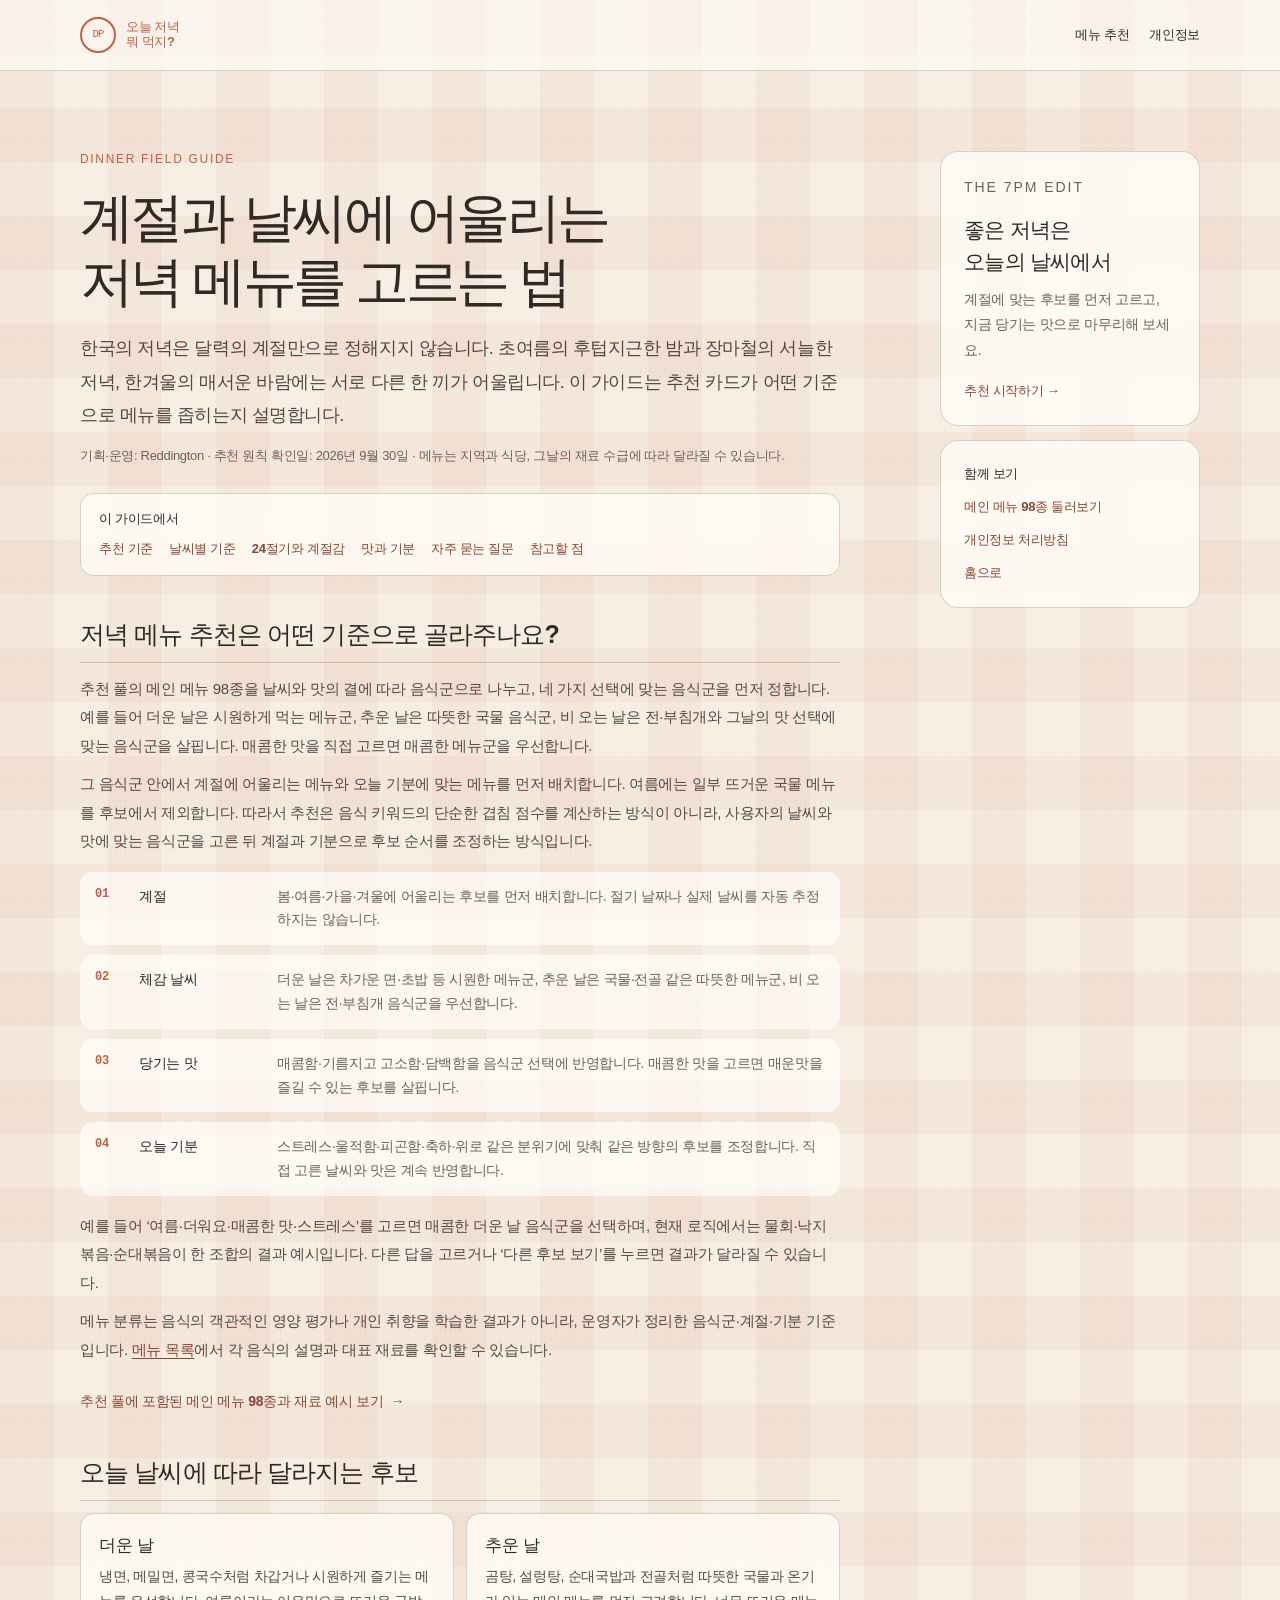
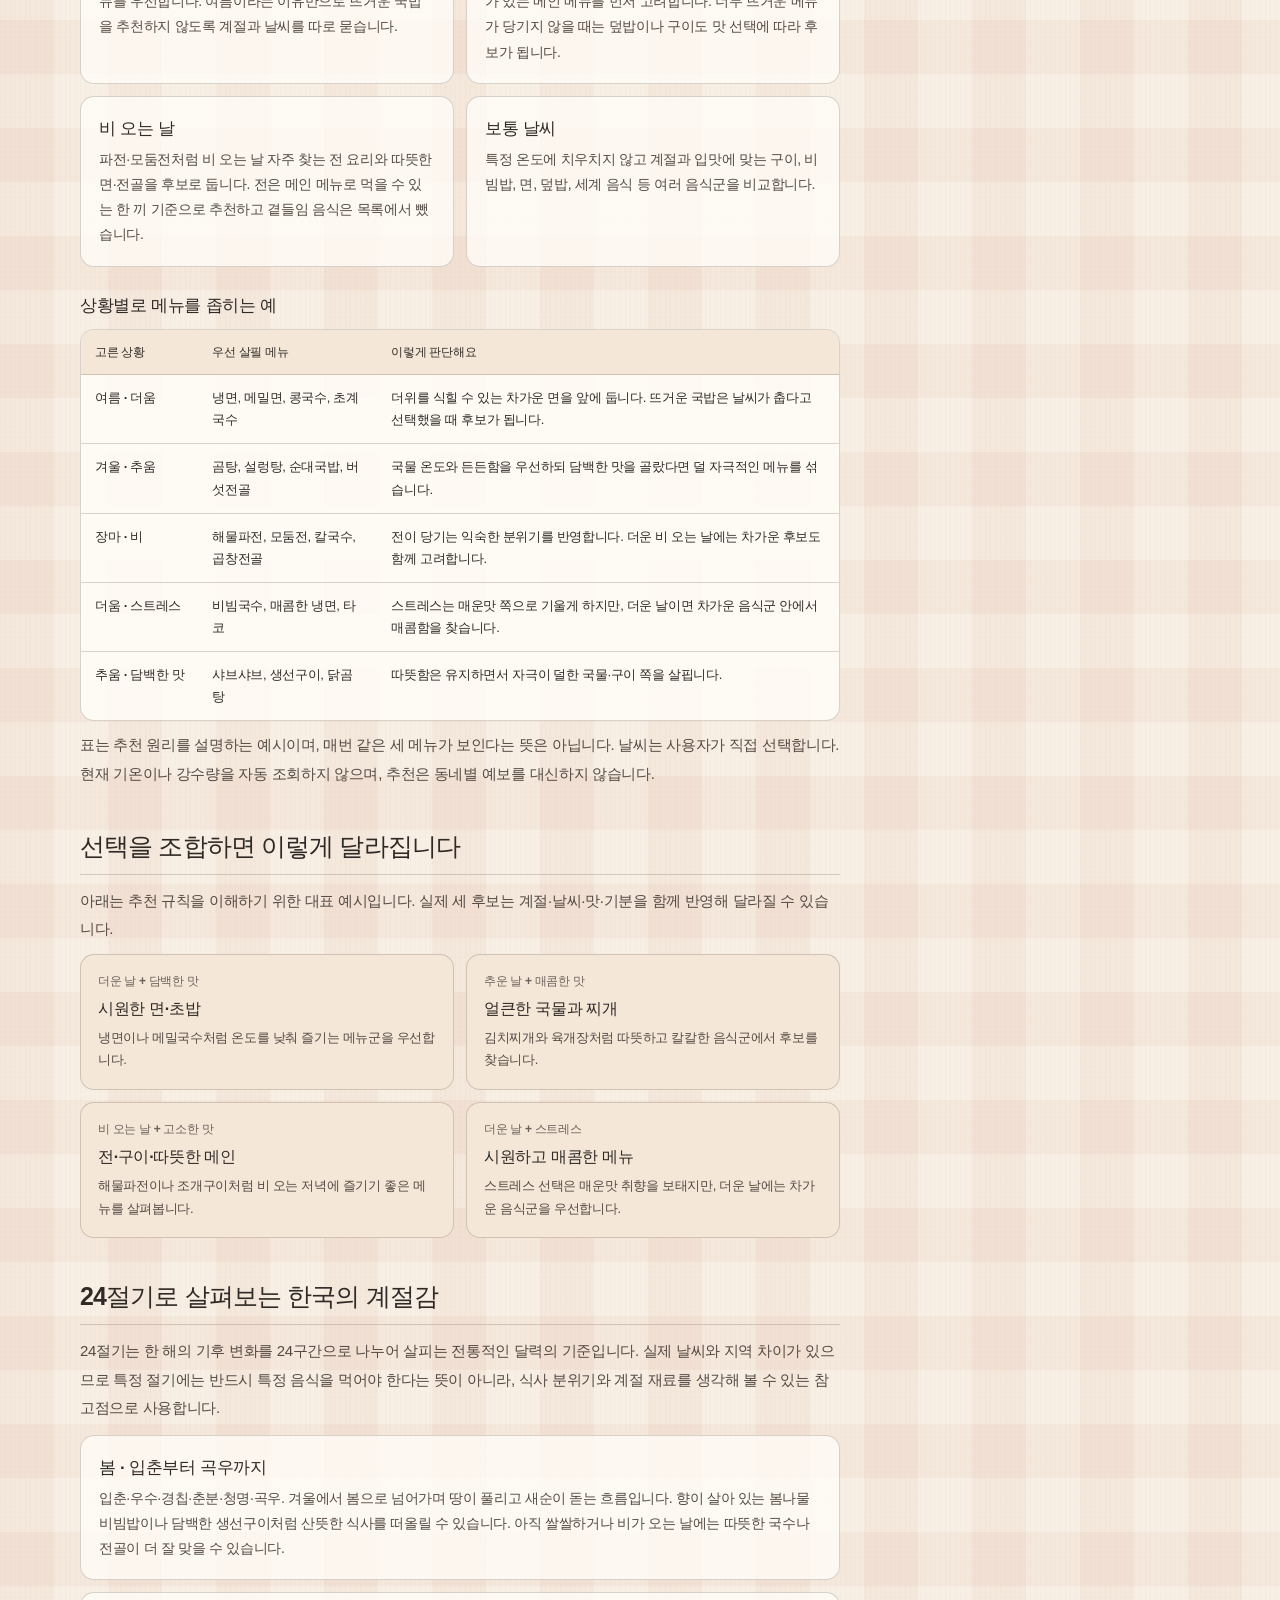
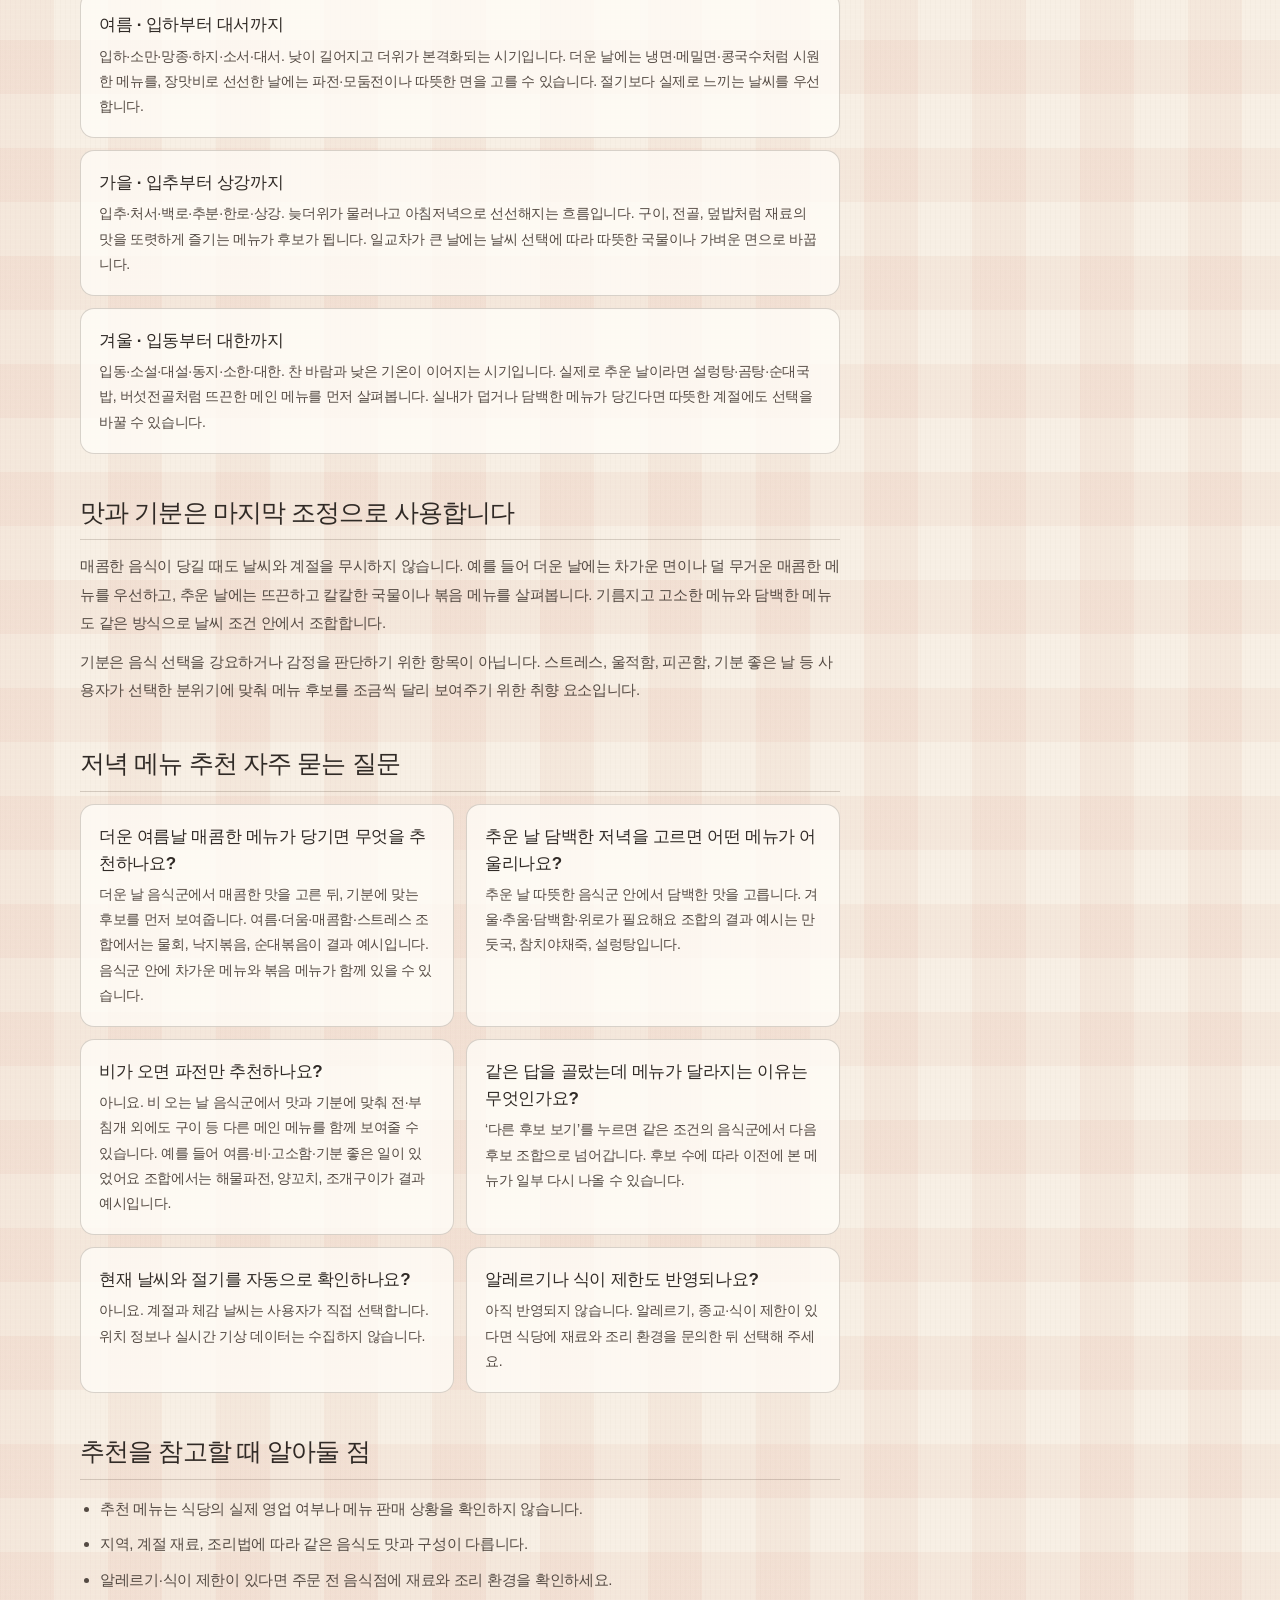
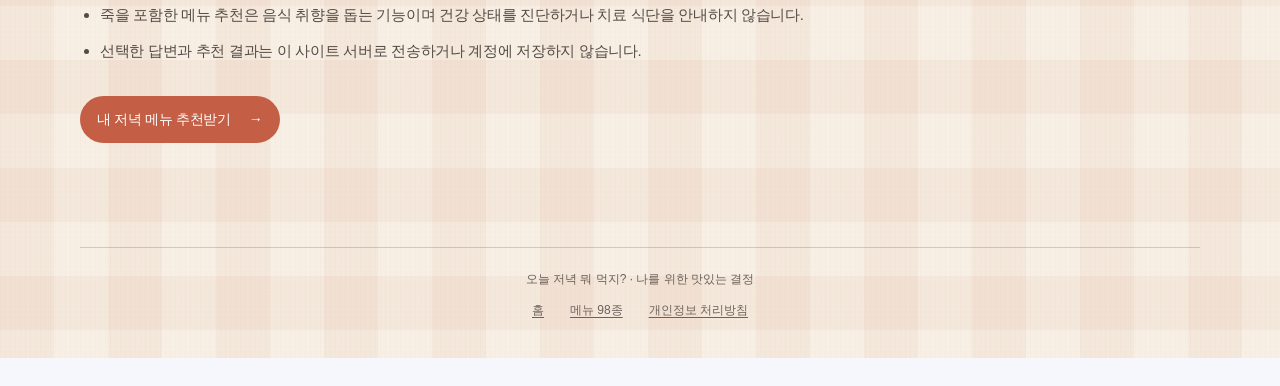
==== commit 73b98ba8: "Improve search visibility and GEO guide" ====
--- a/public/guide.html
+++ b/public/guide.html
@@ -3,14 +3,70 @@
 <head>
   <meta charset="utf-8">
   <meta name="viewport" content="width=device-width, initial-scale=1">
-  <meta name="theme-color" content="#c45f45">
-  <meta name="description" content="한국의 계절과 실제 체감 날씨, 당기는 맛과 기분을 저녁 메뉴 추천에 반영하는 방법을 안내합니다.">
+  <meta name="robots" content="index,follow,max-image-preview:large">
+  <meta name="theme-color" content="#f7efe4">
+  <meta name="description" content="계절과 오늘 날씨에 맞는 저녁 메뉴 추천 기준을 알아보세요. 더운 날 냉면·메밀면, 추운 날 국밥·전골처럼 맛과 기분까지 반영하는 네 단계 추천 방식과 실제 조합 예시를 설명합니다.">
   <link rel="canonical" href="https://dinnermenuweb.pages.dev/guide.html">
-  <link rel="icon" href="favicon.svg?v=2" type="image/svg+xml">
+  <meta property="og:type" content="website">
+  <meta property="og:site_name" content="오늘 저녁 뭐 먹지?">
+  <meta property="og:locale" content="ko_KR">
+  <meta property="og:title" content="계절·날씨별 저녁 메뉴 선택 가이드 | 오늘 저녁 뭐 먹지?">
+  <meta property="og:description" content="계절과 오늘 날씨에 맞는 저녁 메뉴 추천 기준을 알아보세요. 더운 날 냉면·메밀면, 추운 날 국밥·전골처럼 맛과 기분까지 반영하는 네 단계 추천 방식과 실제 조합 예시를 설명합니다.">
+  <meta property="og:url" content="https://dinnermenuweb.pages.dev/guide.html">
+  <meta property="og:image" content="https://dinnermenuweb.pages.dev/dinner.jpg">
+  <meta property="og:image:alt" content="오늘의 저녁 메뉴로 제안하는 김치볶음밥">
+  <meta property="og:image:type" content="image/jpeg">
+  <meta property="og:image:width" content="1254">
+  <meta property="og:image:height" content="1254">
+  <meta name="twitter:card" content="summary_large_image">
+  <meta name="twitter:title" content="계절·날씨별 저녁 메뉴 선택 가이드 | 오늘 저녁 뭐 먹지?">
+  <meta name="twitter:description" content="계절과 오늘 날씨에 맞는 저녁 메뉴 추천 기준을 알아보세요. 더운 날 냉면·메밀면, 추운 날 국밥·전골처럼 맛과 기분까지 반영하는 네 단계 추천 방식과 실제 조합 예시를 설명합니다.">
+  <meta name="twitter:image" content="https://dinnermenuweb.pages.dev/dinner.jpg">
+  <meta name="twitter:image:alt" content="오늘의 저녁 메뉴로 제안하는 김치볶음밥">
+  <script type="application/ld+json">
+  {
+    "@context": "https://schema.org",
+    "@graph": [
+      {
+        "@type": "WebPage",
+        "@id": "https://dinnermenuweb.pages.dev/guide.html#webpage",
+        "url": "https://dinnermenuweb.pages.dev/guide.html",
+        "name": "계절·날씨별 저녁 메뉴 선택 가이드 | 오늘 저녁 뭐 먹지?",
+        "description": "계절과 오늘 날씨에 맞는 저녁 메뉴 추천 기준을 알아보세요. 더운 날 냉면·메밀면, 추운 날 국밥·전골처럼 맛과 기분까지 반영하는 네 단계 추천 방식과 실제 조합 예시를 설명합니다.",
+        "inLanguage": "ko-KR",
+        "isPartOf": { "@id": "https://dinnermenuweb.pages.dev/#website" }
+      },
+      {
+        "@type": "BreadcrumbList",
+        "itemListElement": [
+          { "@type": "ListItem", "position": 1, "name": "홈", "item": "https://dinnermenuweb.pages.dev/" },
+          { "@type": "ListItem", "position": 2, "name": "추천 가이드", "item": "https://dinnermenuweb.pages.dev/guide.html" }
+        ]
+      }
+    ]
+  }
+  </script>
+  <link rel="icon" href="favicon.png?v=7" type="image/png">
   <link rel="stylesheet" href="styles.css">
   <link rel="stylesheet" href="content.css">
   <script async src="https://pagead2.googlesyndication.com/pagead/js/adsbygoogle.js?client=ca-pub-8132579892942373" crossorigin="anonymous"></script>
-  <title>계절별 저녁 메뉴 추천 가이드 | 오늘 저녁 뭐 먹지?</title>
+  <title>계절·날씨별 저녁 메뉴 선택 가이드 | 오늘 저녁 뭐 먹지?</title>
+  <!-- Google tag (gtag.js) -->
+  <script async src="https://www.googletagmanager.com/gtag/js?id=G-1N9RBMLHLY"></script>
+  <script>
+    window.dataLayer = window.dataLayer || [];
+    function gtag(){dataLayer.push(arguments);}
+    gtag('js', new Date());
+    gtag('config', 'G-1N9RBMLHLY');
+  </script>
+  <!-- Microsoft Clarity -->
+  <script type="text/javascript">
+    (function(c,l,a,r,i,t,y){
+        c[a]=c[a]||function(){(c[a].q=c[a].q||[]).push(arguments)};
+        t=l.createElement(r);t.async=1;t.src="https://www.clarity.ms/tag/"+i;
+        y=l.getElementsByTagName(r)[0];y.parentNode.insertBefore(t,y);
+    })(window, document, "clarity", "script", "yq8bc9qlfb");
+  </script>
 </head>
 <body class="content-page">
   <header class="content-header"><div class="content-wrap"><nav class="brand-row" aria-label="사이트 메뉴"><a class="brand" href="./"><span class="brand-mark" aria-hidden="true">DP</span><span class="brand-copy">오늘 저녁<br>뭐 먹지?</span></a><div class="brand-actions"><a class="header-link" href="./#quiz">메뉴 추천</a><a class="header-link" href="privacy.html">개인정보</a></div></nav></div></header>
@@ -19,10 +75,11 @@
       <p class="eyebrow">DINNER FIELD GUIDE</p>
       <h1>계절과 날씨에 어울리는<br>저녁 메뉴를 고르는 법</h1>
       <p class="article-lede">한국의 저녁은 달력의 계절만으로 정해지지 않습니다. 초여름의 후텁지근한 밤과 장마철의 서늘한 저녁, 한겨울의 매서운 바람에는 서로 다른 한 끼가 어울립니다. 이 가이드는 추천 카드가 어떤 기준으로 메뉴를 좁히는지 설명합니다.</p>
-      <p class="updated-note">이 가이드의 추천 원칙은 2026년 9월 30일에 확인했습니다. 메뉴는 지역과 식당, 그날의 재료 수급에 따라 달라질 수 있습니다.</p>
-      <nav class="article-toc" aria-label="이 페이지의 목차"><strong>이 가이드에서</strong><a href="#method">추천 기준</a><a href="#weather">날씨별 기준</a><a href="#seasons">24절기와 계절감</a><a href="#taste-mood">맛과 기분</a><a href="#limits">참고할 점</a></nav>
+      <p class="updated-note">기획·운영: Reddington · 추천 원칙 확인일: 2026년 9월 30일 · 메뉴는 지역과 식당, 그날의 재료 수급에 따라 달라질 수 있습니다.</p>
+      <nav class="article-toc" aria-label="이 페이지의 목차"><strong>이 가이드에서</strong><a href="#method">추천 기준</a><a href="#weather">날씨별 기준</a><a href="#seasons">24절기와 계절감</a><a href="#taste-mood">맛과 기분</a><a href="#faq">자주 묻는 질문</a><a href="#limits">참고할 점</a></nav>
 
-      <section id="method" class="article-section"><h2>네 가지 선택을 왜 묻나요?</h2><p>먼저 계절을 고르고, 이어서 지금 느끼는 날씨를 고릅니다. 계절은 식재료와 그 시기의 익숙한 식사 분위기를 넓게 가리키고, 날씨는 뜨겁거나 차가운 음식 중 무엇이 더 반가울지 반영합니다. 그다음 당기는 맛으로 음식의 성격을 좁히고, 오늘 기분으로 같은 결의 메뉴 안에서 후보를 조정합니다.</p><ol class="numbered-list"><li><strong>계절</strong><span>봄·여름·가을·겨울의 큰 흐름을 반영합니다.</span></li><li><strong>체감 날씨</strong><span>추운 날의 국물, 더운 날의 차가운 면, 비 오는 날의 전처럼 음식의 온도와 분위기를 고려합니다.</span></li><li><strong>당기는 맛</strong><span>매콤함, 기름지고 고소함, 담백함 또는 추천에 맡기기 중에서 고릅니다.</span></li><li><strong>오늘 기분</strong><span>마지막 선택은 앞선 날씨와 맛을 존중하면서 후보의 분위기를 미세 조정합니다.</span></li></ol><p>조건을 고르면 한식과 한국에서 쉽게 만날 수 있는 여러 나라의 메인 메뉴 중 세 가지를 보여줍니다. 음식 이름은 메뉴 종류를 기준으로 정리하고, 같은 음식의 재료만 바뀐 항목은 별개의 메뉴처럼 늘리지 않았습니다.</p><a class="text-link" href="menu-library.html">추천 풀에 포함된 메인 메뉴 98종과 재료 예시 보기 <span aria-hidden="true">→</span></a></section>
+      <section id="method" class="article-section"><h2>저녁 메뉴 추천은 어떤 기준으로 골라주나요?</h2><p>추천 풀의 메인 메뉴 98종을 날씨와 맛의 결에 따라 음식군으로 나누고, 네 가지 선택에 맞는 음식군을 먼저 정합니다. 예를 들어 더운 날은 시원하게 먹는 메뉴군, 추운 날은 따뜻한 국물 음식군, 비 오는 날은 전·부침개와 그날의 맛 선택에 맞는 음식군을 살핍니다. 매콤한 맛을 직접 고르면 매콤한 메뉴군을 우선합니다.</p><p>그 음식군 안에서 계절에 어울리는 메뉴와 오늘 기분에 맞는 메뉴를 먼저 배치합니다. 여름에는 일부 뜨거운 국물 메뉴를 후보에서 제외합니다. 따라서 추천은 음식 키워드의 단순한 겹침 점수를 계산하는 방식이 아니라, 사용자의 날씨와 맛에 맞는 음식군을 고른 뒤 계절과 기분으로 후보 순서를 조정하는 방식입니다.</p><ol class="numbered-list"><li><strong>계절</strong><span>봄·여름·가을·겨울에 어울리는 후보를 먼저 배치합니다. 절기 날짜나 실제 날씨를 자동 추정하지는 않습니다.</span></li><li><strong>체감 날씨</strong><span>더운 날은 차가운 면·초밥 등 시원한 메뉴군, 추운 날은 국물·전골 같은 따뜻한 메뉴군, 비 오는 날은 전·부침개 음식군을 우선합니다.</span></li><li><strong>당기는 맛</strong><span>매콤함·기름지고 고소함·담백함을 음식군 선택에 반영합니다. 매콤한 맛을 고르면 매운맛을 즐길 수 있는 후보를 살핍니다.</span></li><li><strong>오늘 기분</strong><span>스트레스·울적함·피곤함·축하·위로 같은 분위기에 맞춰 같은 방향의 후보를 조정합니다. 직접 고른 날씨와 맛은 계속 반영합니다.</span></li></ol><p>예를 들어 ‘여름·더워요·매콤한 맛·스트레스’를 고르면 매콤한 더운 날 음식군을 선택하며, 현재 로직에서는 물회·낙지볶음·순대볶음이 한 조합의 결과 예시입니다. 다른 답을 고르거나 ‘다른 후보 보기’를 누르면 결과가 달라질 수 있습니다.</p><p>메뉴 분류는 음식의 객관적인 영양 평가나 개인 취향을 학습한 결과가 아니라, 운영자가 정리한 음식군·계절·기분 기준입니다. <a href="menu-library.html">메뉴 목록</a>에서 각 음식의 설명과 대표 재료를 확인할 수 있습니다.</p><a class="text-link" href="menu-library.html">추천 풀에 포함된 메인 메뉴 98종과 재료 예시 보기 <span aria-hidden="true">→</span></a></section>
+
 
       <section id="weather" class="article-section"><h2>오늘 날씨에 따라 달라지는 후보</h2><div class="guide-grid"><article><h3>더운 날</h3><p>냉면, 메밀면, 콩국수처럼 차갑거나 시원하게 즐기는 메뉴를 우선합니다. 여름이라는 이유만으로 뜨거운 국밥을 추천하지 않도록 계절과 날씨를 따로 묻습니다.</p></article><article><h3>추운 날</h3><p>곰탕, 설렁탕, 순대국밥과 전골처럼 따뜻한 국물과 온기가 있는 메인 메뉴를 먼저 고려합니다. 너무 뜨거운 메뉴가 당기지 않을 때는 덮밥이나 구이도 맛 선택에 따라 후보가 됩니다.</p></article><article><h3>비 오는 날</h3><p>파전·모둠전처럼 비 오는 날 자주 찾는 전 요리와 따뜻한 면·전골을 후보로 둡니다. 전은 메인 메뉴로 먹을 수 있는 한 끼 기준으로 추천하고 곁들임 음식은 목록에서 뺐습니다.</p></article><article><h3>보통 날씨</h3><p>특정 온도에 치우치지 않고 계절과 입맛에 맞는 구이, 비빔밥, 면, 덮밥, 세계 음식 등 여러 음식군을 비교합니다.</p></article></div><h3 class="subsection-title">상황별로 메뉴를 좁히는 예</h3><div class="table-scroll"><table class="decision-table"><thead><tr><th scope="col">고른 상황</th><th scope="col">우선 살필 메뉴</th><th scope="col">이렇게 판단해요</th></tr></thead><tbody><tr><th scope="row">여름 · 더움</th><td>냉면, 메밀면, 콩국수, 초계국수</td><td>더위를 식힐 수 있는 차가운 면을 앞에 둡니다. 뜨거운 국밥은 날씨가 춥다고 선택했을 때 후보가 됩니다.</td></tr><tr><th scope="row">겨울 · 추움</th><td>곰탕, 설렁탕, 순대국밥, 버섯전골</td><td>국물 온도와 든든함을 우선하되 담백한 맛을 골랐다면 덜 자극적인 메뉴를 섞습니다.</td></tr><tr><th scope="row">장마 · 비</th><td>해물파전, 모둠전, 칼국수, 곱창전골</td><td>전이 당기는 익숙한 분위기를 반영합니다. 더운 비 오는 날에는 차가운 후보도 함께 고려합니다.</td></tr><tr><th scope="row">더움 · 스트레스</th><td>비빔국수, 매콤한 냉면, 타코</td><td>스트레스는 매운맛 쪽으로 기울게 하지만, 더운 날이면 차가운 음식군 안에서 매콤함을 찾습니다.</td></tr><tr><th scope="row">추움 · 담백한 맛</th><td>샤브샤브, 생선구이, 닭곰탕</td><td>따뜻함은 유지하면서 자극이 덜한 국물·구이 쪽을 살핍니다.</td></tr></tbody></table></div><p class="source-note">표는 추천 원리를 설명하는 예시이며, 매번 같은 세 메뉴가 보인다는 뜻은 아닙니다. 날씨는 사용자가 직접 선택합니다. 현재 기온이나 강수량을 자동 조회하지 않으며, 추천은 동네별 예보를 대신하지 않습니다.</p></section>
 
@@ -37,6 +94,8 @@
 
       <section id="taste-mood" class="article-section"><h2>맛과 기분은 마지막 조정으로 사용합니다</h2><p>매콤한 음식이 당길 때도 날씨와 계절을 무시하지 않습니다. 예를 들어 더운 날에는 차가운 면이나 덜 무거운 매콤한 메뉴를 우선하고, 추운 날에는 뜨끈하고 칼칼한 국물이나 볶음 메뉴를 살펴봅니다. 기름지고 고소한 메뉴와 담백한 메뉴도 같은 방식으로 날씨 조건 안에서 조합합니다.</p><p>기분은 음식 선택을 강요하거나 감정을 판단하기 위한 항목이 아닙니다. 스트레스, 울적함, 피곤함, 기분 좋은 날 등 사용자가 선택한 분위기에 맞춰 메뉴 후보를 조금씩 달리 보여주기 위한 취향 요소입니다.</p></section>
 
+      <section id="faq" class="article-section"><h2>저녁 메뉴 추천 자주 묻는 질문</h2><div class="guide-grid"><article><h3>더운 여름날 매콤한 메뉴가 당기면 무엇을 추천하나요?</h3><p>더운 날 음식군에서 매콤한 맛을 고른 뒤, 기분에 맞는 후보를 먼저 보여줍니다. 여름·더움·매콤함·스트레스 조합에서는 물회, 낙지볶음, 순대볶음이 결과 예시입니다. 음식군 안에 차가운 메뉴와 볶음 메뉴가 함께 있을 수 있습니다.</p></article><article><h3>추운 날 담백한 저녁을 고르면 어떤 메뉴가 어울리나요?</h3><p>추운 날 따뜻한 음식군 안에서 담백한 맛을 고릅니다. 겨울·추움·담백함·위로가 필요해요 조합의 결과 예시는 만둣국, 참치야채죽, 설렁탕입니다.</p></article><article><h3>비가 오면 파전만 추천하나요?</h3><p>아니요. 비 오는 날 음식군에서 맛과 기분에 맞춰 전·부침개 외에도 구이 등 다른 메인 메뉴를 함께 보여줄 수 있습니다. 예를 들어 여름·비·고소함·기분 좋은 일이 있었어요 조합에서는 해물파전, 양꼬치, 조개구이가 결과 예시입니다.</p></article><article><h3>같은 답을 골랐는데 메뉴가 달라지는 이유는 무엇인가요?</h3><p>‘다른 후보 보기’를 누르면 같은 조건의 음식군에서 다음 후보 조합으로 넘어갑니다. 후보 수에 따라 이전에 본 메뉴가 일부 다시 나올 수 있습니다.</p></article><article><h3>현재 날씨와 절기를 자동으로 확인하나요?</h3><p>아니요. 계절과 체감 날씨는 사용자가 직접 선택합니다. 위치 정보나 실시간 기상 데이터는 수집하지 않습니다.</p></article><article><h3>알레르기나 식이 제한도 반영되나요?</h3><p>아직 반영되지 않습니다. 알레르기, 종교·식이 제한이 있다면 식당에 재료와 조리 환경을 문의한 뒤 선택해 주세요.</p></article></div></section>
+
       <section id="limits" class="article-section"><h2>추천을 참고할 때 알아둘 점</h2><ul class="plain-list"><li>추천 메뉴는 식당의 실제 영업 여부나 메뉴 판매 상황을 확인하지 않습니다.</li><li>지역, 계절 재료, 조리법에 따라 같은 음식도 맛과 구성이 다릅니다.</li><li>알레르기·식이 제한이 있다면 주문 전 음식점에 재료와 조리 환경을 확인하세요.</li><li>죽을 포함한 메뉴 추천은 음식 취향을 돕는 기능이며 건강 상태를 진단하거나 치료 식단을 안내하지 않습니다.</li><li>선택한 답변과 추천 결과는 이 사이트 서버로 전송하거나 계정에 저장하지 않습니다.</li></ul><a class="article-cta" href="./#quiz">내 저녁 메뉴 추천받기 <span aria-hidden="true">→</span></a></section>
     </article>
     <aside class="article-aside"><div><p class="eyebrow">THE 7PM EDIT</p><h2>좋은 저녁은<br>오늘의 날씨에서</h2><p>계절에 맞는 후보를 먼저 고르고, 지금 당기는 맛으로 마무리해 보세요.</p><a href="./#quiz">추천 시작하기 →</a></div><div class="aside-links"><strong>함께 보기</strong><a href="menu-library.html">메인 메뉴 98종 둘러보기</a><a href="privacy.html">개인정보 처리방침</a><a href="./">홈으로</a></div></aside>
--- a/public/styles.css
+++ b/public/styles.css
@@ -5,12 +5,28 @@
 fieldset.four{grid-template-columns:repeat(2,minmax(0,1fr))}@media(max-width:640px){fieldset.four{grid-template-columns:1fr}.steps{display:grid;grid-template-columns:repeat(3,minmax(0,1fr))}.step{flex-direction:row}}
 
 /* Each result is a menu photo card; the photo shows through a dark text gradient. */
-.meal-card{min-width:0;overflow:hidden;border:2px solid var(--line);border-radius:20px;background:#fff;transition:border-color .15s,transform .15s}.meal-card.chosen{border-color:var(--blue);transform:translateY(-3px)}.meal-photo{position:relative;isolation:isolate;display:flex;align-items:flex-end;min-height:390px;height:100%;overflow:hidden;background-color:#344252;background-image:linear-gradient(180deg,#07111b00 28%,#07111b35 48%,#07111bef 100%),var(--food-image);background-size:100% 100%,400% 400%;background-position:center,var(--food-position);background-repeat:no-repeat}.meal-overlay{width:100%;padding:22px;color:#fff}.meal-number{display:inline-block;margin-bottom:12px;font-size:12px;letter-spacing:.07em;font-weight:850;color:#fff;background:#07111b85;border:1px solid #ffffff50;padding:7px 10px;border-radius:20px}.meal-overlay h3{font-size:25px;letter-spacing:-.055em;margin:0 0 8px;text-shadow:0 2px 6px #0008}.meal-overlay p{font-size:14px;line-height:1.65;margin:0 0 16px;color:#fff;text-shadow:0 1px 5px #000}.meal-overlay button{width:100%;color:#172344;background:#fff;border-color:#fff}.meal-overlay button:hover{background:#f3e9d5}.meal-card.chosen .meal-overlay button{color:#fff;background:var(--blue);border-color:var(--blue)}@media(max-width:640px){.meal-photo{min-height:430px}.meal-overlay{padding:22px}}
+.meal-card{min-width:0;overflow:hidden;border:2px solid var(--line);border-radius:20px;background:#fff;transition:border-color .15s,transform .15s}.meal-card.chosen{border-color:var(--blue);transform:translateY(-3px)}.meal-photo{position:relative;isolation:isolate;display:flex;align-items:flex-end;min-height:390px;height:100%;overflow:hidden;background-color:#344252;background-image:linear-gradient(180deg,#07111b00 28%,#07111b35 48%,#07111bef 100%),var(--food-image);background-size:100% 100%,var(--food-size,400% 400%);background-position:center,var(--food-position);background-repeat:no-repeat}.meal-overlay{width:100%;padding:22px;color:#fff}.meal-number{display:inline-block;margin-bottom:12px;font-size:12px;letter-spacing:.07em;font-weight:850;color:#fff;background:#07111b85;border:1px solid #ffffff50;padding:7px 10px;border-radius:20px}.meal-overlay h3{font-size:25px;letter-spacing:-.055em;margin:0 0 8px;text-shadow:0 2px 6px #0008}.meal-overlay p{font-size:14px;line-height:1.65;margin:0 0 16px;color:#fff;text-shadow:0 1px 5px #000}.meal-overlay button{width:100%;color:#172344;background:#fff;border-color:#fff}.meal-overlay button:hover{background:#f3e9d5}.meal-card.chosen .meal-overlay button{color:#fff;background:var(--blue);border-color:var(--blue)}@media(max-width:640px){.meal-photo{min-height:430px}.meal-overlay{padding:22px}}
 .partner-panel{margin-top:34px;padding:30px;background:#fff;border:1px solid var(--line);border-radius:24px;box-shadow:0 12px 40px #22346609}.partner-intro{max-width:640px;margin-bottom:24px}.partner-intro .eyebrow{margin-bottom:8px}.partner-intro h2{margin:0 0 8px}.partner-intro>p:last-child{margin:0;color:var(--muted);font-size:14px;line-height:1.7}.partner-fields{display:grid;grid-template-columns:repeat(2,minmax(0,1fr));gap:18px}.partner-fields label{display:grid;gap:8px;font-size:14px;font-weight:750}.partner-fields label>span:first-child{color:#b33b35}.partner-fields label .hint{font-weight:400}.partner-fields input,.partner-fields textarea{width:100%;padding:13px 14px;border:1px solid #cbd3e2;border-radius:11px;background:#fff;color:inherit;font:inherit;font-weight:400}.partner-fields textarea{resize:vertical;min-height:130px}.partner-message{grid-column:1/-1}.partner-submit{display:flex;align-items:center;gap:16px;margin-top:20px}.partner-submit .hint{margin:0;line-height:1.5}.partner-submit .is-success{color:#217647}.partner-submit .is-error{color:#b33b35}@media(max-width:640px){.partner-panel{padding:23px 18px;border-radius:20px}.partner-fields{grid-template-columns:1fr;gap:15px}.partner-message{grid-column:auto}.partner-submit{align-items:flex-start;flex-direction:column;gap:10px}}
 .hero-partner-action{display:flex;justify-content:flex-end;margin-top:18px}.partner-trigger{min-height:34px;padding:6px 13px;border:1px solid #ffffff8c;border-radius:999px;background:#ffffff14;color:#fff;font-size:12px;font-weight:700}.partner-trigger:hover{background:#ffffff2b}.partner-dialog{width:min(680px,calc(100% - 32px));max-width:none;max-height:min(90dvh,820px);padding:0;border:0;border-radius:24px;background:#fff;color:#18213a;box-shadow:0 24px 90px #07152b55;overflow:auto}.partner-dialog::backdrop{background:#101a2dcc;backdrop-filter:blur(3px)}.partner-dialog .partner-panel{margin:0;padding:30px;border:0;border-radius:24px;box-shadow:none}.partner-dialog-heading{display:flex;justify-content:space-between;align-items:flex-start;gap:18px}.partner-dialog .partner-intro{margin-bottom:22px}.partner-dialog .partner-intro .eyebrow{color:var(--blue)}.dialog-close{flex:0 0 40px;width:40px;height:40px;border:1px solid var(--line);border-radius:50%;background:#fff;color:#526079;font-size:25px;line-height:1}.dialog-close:hover{background:#f1f4f9}@media(max-width:640px){.hero-partner-action{margin-top:15px}.partner-dialog{width:calc(100% - 24px);max-height:92dvh;border-radius:20px}.partner-dialog .partner-panel{padding:23px 18px}.partner-dialog .partner-fields{grid-template-columns:1fr;gap:15px}.partner-dialog .partner-message{grid-column:auto}.partner-dialog .partner-submit{align-items:flex-start;flex-direction:column;gap:10px}}
 body.partner-dialog-open{overflow:hidden}.partner-dialog{position:fixed;inset:0;z-index:1000;display:grid;place-items:center;width:100%;height:100%;max-width:none;max-height:none;padding:16px;border:0;border-radius:0;overflow:auto;background:#101a2dcc;backdrop-filter:blur(3px)}.partner-dialog[hidden]{display:none!important}.partner-dialog .partner-panel{width:min(680px,100%);max-height:calc(90dvh - 32px);overflow:auto;box-shadow:0 24px 90px #07152b55}
 .brand-actions{display:flex;align-items:center;gap:18px}.brand-tagline{color:#d7e2ff;font-size:13px}.hero-partner-action{display:none}@media(max-width:640px){.brand-actions{gap:0}.brand-tagline{display:none}.partner-trigger{min-height:34px;padding:6px 12px}}
-.comments-panel{margin-top:26px;padding:30px;background:#fff;border:1px solid var(--line);border-radius:24px;box-shadow:0 12px 40px #22346609}.comments-panel .eyebrow{margin-bottom:8px}.comments-panel h2{margin:0 0 8px}.comments-intro{margin:0 0 22px;color:var(--muted);font-size:14px;line-height:1.7}#disqus_thread{min-height:180px}.comments-panel noscript{font-size:14px;color:var(--muted)}@media(max-width:640px){.comments-panel{margin-top:20px;padding:23px 18px;border-radius:20px}}
+.comments-panel{margin-top:26px;padding:30px;background:#fff;border:1px solid var(--line);border-radius:24px;box-shadow:0 12px 40px #22346609}.comments-panel .eyebrow{margin-bottom:8px}.comments-panel h2{margin:0 0 8px}.comments-intro{margin:0 0 22px;color:var(--muted);font-size:14px;line-height:1.7}.comments-panel noscript{font-size:14px;color:var(--muted)}@media(max-width:640px){.comments-panel{margin-top:20px;padding:23px 18px;border-radius:20px}}
+.comment-form{display:grid;gap:10px;padding:18px;border:1px solid var(--line);border-radius:16px;background:var(--paper,#f7efe4)}
+.comment-label{font-size:14px;font-weight:750}
+.comment-form textarea{width:100%;min-height:100px;padding:13px 14px;resize:vertical;border:1px solid var(--line);border-radius:11px;background:#fff;color:var(--ink);font:inherit;font-size:15px;line-height:1.6}
+.comment-form-footer{display:flex;align-items:center;gap:14px}
+.anonymous-check{display:flex;align-items:center;gap:8px;font-size:13px;font-weight:650}
+.anonymous-check input{width:18px;height:18px;accent-color:var(--blue)}
+.comment-length{margin-left:auto;color:var(--muted);font-size:12px;font-variant-numeric:tabular-nums}
+.comment-form-footer button{min-height:42px;padding:9px 16px;font-size:13px}
+.comment-status{min-height:1.5em;margin:14px 2px;color:var(--muted);font-size:13px}
+.comment-list{display:grid;gap:10px;margin:0;padding:0;list-style:none}
+.comment-item{padding:16px 18px;border:1px solid var(--line);border-radius:14px;background:#fff}
+.comment-item-header{display:flex;align-items:center;justify-content:space-between;gap:12px;color:var(--ink);font-size:13px}
+.comment-item-header time{color:var(--muted);font-size:11px}
+.comment-item p{margin:9px 0 0;color:var(--ink);font-size:14px;line-height:1.7;white-space:pre-wrap;overflow-wrap:anywhere}
+.comment-trap{position:absolute;width:1px;height:1px;overflow:hidden;clip-path:inset(50%);white-space:nowrap}
+@media(max-width:640px){.comment-form{padding:14px}.comment-form-footer{flex-wrap:wrap;gap:10px}.comment-form-footer button{margin-left:auto}.comment-item{padding:14px}}
 
 /* Warm editorial styling inspired by the supplied Dinner, Please reference. */
 :root{color-scheme:light;--paper:#f7efe4;--paper-deep:#ead8bf;--ink:#2b2723;--blue:#c45f45;--muted:#756a61;--line:rgba(67,51,39,.18);--shadow:0 22px 50px rgba(118,76,45,.14);font-family:"Space Grotesk","Apple SD Gothic Neo","Noto Sans KR",sans-serif}
@@ -42,8 +58,176 @@
 .hero h1>span,.hero h1>em{display:inline-block;transform-origin:12% 70%}
 .hero h1>span{transform:rotate(-2deg) translateX(-.035em)}
 .hero h1>em{transform:rotate(1.6deg) translateX(.2em)}
-.hero-art span{right:auto;bottom:28px;left:27px;max-width:calc(100% - 54px);padding:13px 17px;border:1px solid rgba(255,253,248,.38);border-radius:14px;background:rgba(43,39,35,.94);color:#ffe7b6;font-family:"Space Grotesk","DM Mono",sans-serif;font-size:.68rem;font-weight:700;letter-spacing:.13em;line-height:1.45;text-align:left;transform:rotate(-2deg);box-shadow:0 8px 24px rgba(31,24,20,.28);backdrop-filter:blur(8px)}
-.hero-art span strong{display:inline-block;margin-top:3px;color:#fffdf8;font-family:"Noto Sans KR","Apple SD Gothic Neo","Malgun Gothic",sans-serif;font-size:1rem;font-weight:700;letter-spacing:-.035em;line-height:1.5}
 .hero-lede,.description,.choice strong,.choice small,.recommendation-note,.meal-overlay,.comments-intro{font-family:"Noto Sans KR","Apple SD Gothic Neo","Malgun Gothic",sans-serif}
 .brand-tagline,.meal-number,footer{font-family:"Space Grotesk","DM Mono",sans-serif}
-@media(max-width:640px){.hero-copy>.eyebrow{margin-bottom:22px;font-size:10px}.hero h1>span{transform:rotate(-1.7deg) translateX(-.025em)}.hero h1>em{transform:rotate(1.3deg) translateX(.14em)}.hero-art span{bottom:22px;left:18px;max-width:calc(100% - 36px);padding:11px 13px;font-size:.62rem}.hero-art span strong{font-size:.88rem;line-height:1.45}}
+@media(max-width:640px){.hero-copy>.eyebrow{margin-bottom:22px;font-size:10px}.hero h1>span{transform:rotate(-1.7deg) translateX(-.025em)}.hero h1>em{transform:rotate(1.3deg) translateX(.14em)}}
+
+.meal-actions{display:flex;align-items:stretch;gap:8px}
+.meal-overlay .meal-actions .meal-select{width:auto;min-width:0;min-height:42px;flex:1;padding:9px 12px;font-size:14px}
+.meal-overlay .meal-actions .reaction-button{display:inline-flex;width:56px;min-width:56px;min-height:42px;align-items:center;justify-content:center;gap:4px;padding:6px 7px;border:1px solid #f0e4d6;border-radius:11px;background:#fffdf8;color:#c45f45}
+.meal-overlay .meal-actions .reaction-button[aria-pressed="true"]{border-color:#c45f45;background:#c45f45;color:#fff}
+.meal-card.chosen .meal-overlay .meal-actions .reaction-button:not([aria-pressed="true"]){border-color:#f0e4d6;background:#fffdf8;color:#c45f45}
+.meal-overlay .meal-actions .reaction-button:disabled{opacity:.62}
+.reaction-heart{font-size:19px;line-height:1}
+.reaction-count{font-family:"DM Mono",monospace;font-size:11px;font-weight:700;line-height:1}
+.reaction-note{min-height:1.5em;margin:12px 2px 0;color:var(--muted);font-size:12px;text-align:right}
+@media(max-width:640px){.meal-actions{gap:7px}.meal-overlay .meal-actions .meal-select{min-height:42px;padding:8px 10px;font-size:13px}.meal-overlay .meal-actions .reaction-button{width:54px;min-width:54px}.reaction-note{font-size:11px}}
+
+/* Give the intro and choices screen-like snap points without trapping the rest of the page. */
+.top{display:flex;min-height:100svh;align-items:center}
+.top>.wrap{width:100%}
+@media (prefers-reduced-motion: no-preference){html{scroll-behavior:smooth}}
+
+/* Snap the intro and the choice panel into a calm, page-like rhythm. */
+@media (min-width: 641px) {
+  html { scroll-snap-type: y proximity; scroll-padding-top: 0; }
+  .top, #quiz { scroll-snap-align: start; }
+  #quiz { min-height: 100svh; }
+}
+@media (max-width: 640px) {
+  html { scroll-snap-type: y proximity; scroll-padding-top: 0; }
+  .top, #quiz { scroll-snap-align: start; }
+}
+@media (prefers-reduced-motion: reduce) {
+  html { scroll-snap-type: none; }
+}
+
+/* Pair the introduction with a compact community panel in a 3:1 desktop layout. */
+.hero-layout{display:grid;grid-template-columns:minmax(0,3fr) minmax(255px,1fr);align-items:center;gap:clamp(22px,3vw,38px)}
+.hero-layout .hero{min-width:0;grid-template-columns:minmax(0,1fr) minmax(190px,240px);gap:clamp(22px,3vw,40px)}
+.comments-aside{min-width:0;max-height:min(76svh,690px);margin:0;padding:22px;overflow:auto;scrollbar-width:thin}
+.comments-aside .comments-summary{display:block;cursor:pointer;list-style:none}
+.comments-aside .comments-summary::-webkit-details-marker{display:none}
+.comments-aside .comments-summary>.eyebrow{display:block;margin:0 0 6px;font-size:10px}
+.comments-aside .comments-toggle-hint{display:none}
+.comments-aside:not([open]){max-height:none}
+.comments-aside:not([open]) .comments-summary>.eyebrow{margin-bottom:4px}
+.comments-aside:not([open]) .comments-toggle-hint{display:block;margin-top:8px;color:#8b422f;font-size:11px;font-weight:700}
+.comments-aside[open] .comments-toggle-hint{display:none}
+.comments-heading{display:flex;align-items:center;justify-content:space-between;gap:10px}
+.comments-aside .comments-heading h2{font-size:clamp(18px,1.7vw,22px);letter-spacing:-.05em}
+.comment-count{flex:0 0 auto;padding:5px 9px;border:1px solid rgba(196,95,69,.24);border-radius:999px;background:#f7e6dc;color:#8b422f;font-size:12px;font-weight:750;white-space:nowrap}
+.comments-aside .comments-intro{margin:4px 0 14px;font-size:12px;line-height:1.55}
+.comments-aside .comment-form{gap:8px;padding:12px;border-radius:13px}
+.comments-aside .comment-label{font-size:12px}
+.comments-aside .comment-form textarea{min-height:68px;padding:9px 10px;font-size:13px}
+.comments-aside .comment-form-footer{display:grid;grid-template-columns:1fr auto;gap:8px}
+.comments-aside .anonymous-check{grid-column:1/-1;font-size:11px}
+.comments-aside .comment-length{font-size:10px}
+.comments-aside .comment-form-footer button{min-height:36px;padding:7px 10px;font-size:12px}
+.comments-aside .comment-status{margin:9px 1px;font-size:11px;line-height:1.45}
+.comments-aside .comment-list{max-height:180px;overflow:auto}
+.comments-aside .comment-item{padding:10px 12px}
+.comments-aside .comment-item-header{font-size:11px}
+.comments-aside .comment-item-header time{font-size:10px}
+.comments-aside .comment-item p{margin-top:5px;font-size:12px;line-height:1.55}
+.comments-policy{margin:10px 0 0;text-align:right;font-size:11px}
+.comments-policy a{color:#8b422f}
+@media(max-width:960px){.hero-layout{grid-template-columns:1fr;gap:0}.hero-layout .hero{grid-template-columns:minmax(0,1fr) minmax(190px,240px)}.comments-aside{max-height:540px;margin:0 0 24px;padding:20px}.comments-aside .comment-list{max-height:150px}}
+@media(max-width:640px){.hero-layout{gap:0}.hero-layout .hero{grid-template-columns:1fr}.comments-aside{margin:0 0 20px;padding:14px 16px}.comments-aside .comments-heading h2{font-size:18px}.comments-aside:not([open]) .comments-summary>.eyebrow{display:none}.comments-aside:not([open]) .comments-summary{display:grid;grid-template-columns:1fr auto;align-items:center;gap:4px 10px}.comments-aside:not([open]) .comments-heading{grid-column:1}.comments-aside:not([open]) .comments-toggle-hint{grid-column:1/-1;margin-top:0}.comments-aside .comment-form textarea{min-height:64px}.comments-aside .comment-list{max-height:130px}}
+
+/* Give the dinner photo enough space to read as the hero on wide and small screens. */
+.hero-layout .hero{grid-template-columns:minmax(0,1fr) minmax(320px,42%);gap:clamp(18px,2vw,28px)}
+.hero-layout .hero-art{width:100%;padding:10px;border:1px solid rgba(255,253,248,.88);border-radius:26px;background:rgba(255,253,248,.76);box-shadow:0 18px 44px rgba(67,51,39,.12);transform:rotate(2deg)}
+.hero-layout .hero-art img{width:100%;height:auto;min-height:0;aspect-ratio:1.3;object-fit:cover;border-radius:17px}
+@media(max-width:960px){.hero-layout .hero{grid-template-columns:minmax(0,1fr) minmax(300px,38%)}}
+@media(max-width:640px){.hero-layout .hero{grid-template-columns:minmax(0,1fr);gap:20px}.hero-layout .hero-art{padding:8px;border-radius:22px}.hero-layout .hero-art img{aspect-ratio:1.32;border-radius:15px}}
+
+/* Editorial dinner postcard inspired by a keepsake food photograph. */
+.hero-layout .postcard{position:relative;overflow:visible;padding:16px 16px 18px;border:1px solid rgba(110,83,62,.18);border-radius:24px;background:#fffaf2;box-shadow:0 20px 48px rgba(79,56,38,.15),0 4px 12px rgba(79,56,38,.08);transform:rotate(1.2deg)}
+.hero-layout .postcard span{position:static;inset:auto;display:inline;color:inherit;background:transparent;border:0;border-radius:0;padding:0;font-family:inherit;font-size:inherit;font-weight:inherit;letter-spacing:inherit;line-height:inherit;text-align:inherit;transform:none;box-shadow:none;backdrop-filter:none}
+.postcard-topline{display:flex;align-items:center;justify-content:space-between;gap:8px;margin:0 0 12px;padding:0 2px;color:#897668;font-family:"Space Grotesk","DM Mono",sans-serif;font-size:9px;font-weight:700;letter-spacing:.11em;line-height:1.3}
+.postcard-topline i{color:#c45f45;font-style:normal}
+.postcard-brand{white-space:nowrap}
+.postcard-date{white-space:nowrap;color:#a28f80}
+.postcard-photo{position:relative;overflow:hidden;border-radius:14px;background:#eadcc9}
+.postcard-photo::after{position:absolute;inset:0;border:1px solid rgba(255,255,255,.2);border-radius:inherit;content:"";pointer-events:none}
+.hero-layout .postcard .postcard-photo img{display:block;width:100%;height:auto;aspect-ratio:1.18;min-height:0;object-fit:cover;object-position:center 54%;border-radius:14px;filter:saturate(1.04) contrast(1.02)}
+.postcard-caption{display:flex;align-items:center;justify-content:space-between;gap:12px;padding:14px 3px 0}
+.postcard-copy{min-width:0}
+.hero .postcard .postcard-eyebrow{margin:0 0 5px;color:#b75b43;font-family:"Space Grotesk","DM Mono",sans-serif;font-size:9px;font-weight:700;letter-spacing:.13em}
+.postcard-eyebrow span{margin-left:7px;color:#a29182;font-weight:500;letter-spacing:.08em}
+.postcard-copy>strong{display:block;color:#302a26;font-size:clamp(13px,1.15vw,16px);font-weight:800;letter-spacing:-.045em;line-height:1.4}
+.hero .postcard .postcard-note{margin:4px 0 0;color:#85796f;font-size:10px;letter-spacing:-.02em;line-height:1.45}
+.postcard-seal{display:grid;flex:0 0 48px;width:48px;height:48px;box-sizing:border-box;overflow:visible;place-content:center;gap:0;border:1px dashed rgba(255,250,242,.72);border-radius:50%;outline:1px solid rgba(196,95,69,.22);outline-offset:3px;background:#c45f45;color:#fff8ed;text-align:center;transform:rotate(7deg)}
+.hero-layout .postcard .postcard-seal span{display:block;white-space:nowrap;font-family:"Space Grotesk","DM Mono",sans-serif;font-size:4.5px;font-weight:700;letter-spacing:.02em;line-height:1.25}
+.postcard-seal b{font-size:14px;line-height:1.1}
+.postcard-postmark{position:absolute;top:-17px;left:-19px;display:grid;width:84px;height:84px;place-content:center;border:1px solid rgba(255,250,242,.7);border-radius:50%;background:#d78a54;color:#fffaf2;font-family:"Space Grotesk","DM Mono",sans-serif;font-size:8px;font-weight:700;letter-spacing:.1em;line-height:1.65;text-align:center;text-shadow:0 1px 2px rgba(82,48,28,.15);box-shadow:0 5px 16px rgba(84,53,34,.18);transform:rotate(-11deg)}
+.postcard-postmark::before{position:absolute;inset:5px;border:1px dashed rgba(255,250,242,.68);border-radius:50%;content:""}
+@media(max-width:960px){.hero-layout .hero{grid-template-columns:minmax(0,1fr) minmax(320px,42%)}.hero-layout .postcard{max-width:680px;margin:8px auto 18px}.hero-layout .postcard .postcard-photo img{aspect-ratio:1.38}}
+@media(max-width:640px){.hero-layout .hero{grid-template-columns:minmax(0,1fr);gap:20px}.hero-layout .postcard{width:calc(100% - 14px);max-width:none;margin:3px auto 12px;padding:13px 13px 15px;border-radius:21px}.postcard-topline{margin-bottom:9px;font-size:8px}.hero-layout .postcard .postcard-photo img{aspect-ratio:1.34}.postcard-caption{gap:8px;padding-top:12px}.postcard-copy>strong{font-size:14px}.postcard-note{font-size:10px}.postcard-seal{flex-basis:44px;width:44px;height:44px}.hero-layout .postcard .postcard-seal span{font-size:4px;letter-spacing:.01em}.postcard-seal b{font-size:12px}.postcard-postmark{top:-13px;left:-11px;width:70px;height:70px;font-size:7px}}
+
+/* Keep the opening composition compact on tall displays without crowding content. */
+.top{min-height:min(82svh,780px)}
+.top>.wrap{width:min(1180px,calc(100% - 48px))}
+.hero{padding:26px 0 48px}
+.panel{padding:26px}
+@media(min-width:641px){#quiz{min-height:min(84svh,780px)}}
+@media(max-width:880px){.top{min-height:auto;align-items:stretch}.top>.wrap{width:calc(100% - 32px)}.hero{padding:26px 0 34px;gap:26px}}
+@media(max-width:640px){.hero{padding:26px 0 30px;gap:20px}.panel{padding:19px 15px}}
+
+/* Balance the postcard and community panel, and keep both postcard seals legible. */
+@media(min-width:961px){
+  .hero-layout{grid-template-columns:minmax(0,2.4fr) minmax(300px,1fr);align-items:center;gap:clamp(24px,2.5vw,34px)}
+  .comments-aside{max-height:none;align-self:center;padding:20px;overflow:visible}
+}
+.postcard-topline{padding-left:70px}
+.postcard-seal{flex-basis:84px;width:84px;height:84px}
+.hero-layout .postcard .postcard-seal span{font-size:7px;letter-spacing:.045em}
+.postcard-seal b{font-size:20px}
+@media(max-width:640px){
+  .postcard-topline{padding-left:52px}
+  .postcard-seal{flex-basis:70px;width:70px;height:70px}
+  .hero-layout .postcard .postcard-seal span{font-size:5.8px;letter-spacing:.035em}
+  .postcard-seal b{font-size:17px}
+}
+
+/* Keep the postcard in the hero and bring community into the recommendation flow. */
+.hero-layout{grid-template-columns:minmax(0,1fr);gap:0}
+.recommendation-community{min-width:0}
+.recommendation-community>.comments-panel{margin-top:24px;max-height:none;overflow:visible}
+.recommendation-community .comments-summary{display:grid;grid-template-columns:1fr auto;align-items:center;gap:4px 12px;cursor:pointer;list-style:none}
+.recommendation-community .comments-summary::-webkit-details-marker{display:none}
+.recommendation-community .comments-summary>.eyebrow{grid-column:1;margin:0;font-size:10px}
+.recommendation-community .comments-heading{grid-column:1;grid-row:2;justify-content:flex-start}
+.recommendation-community .comments-heading h2{font-size:clamp(20px,2.3vw,25px)}
+.recommendation-community .comments-toggle-hint{grid-column:2;grid-row:1/3;color:#8b422f;font-size:12px;font-weight:700}
+.recommendation-community .comments-toggle-hint>span{padding-left:4px}
+.recommendation-community .comments-panel:not([open]) .comments-summary>.eyebrow{margin:0}
+.recommendation-community .comments-panel:not([open]) .comments-heading{grid-row:1}
+.recommendation-community .comments-panel[open] .comments-toggle-hint{display:none}
+.recommendation-community .comments-panel .comment-list{max-height:320px}
+@media(max-width:640px){
+  .recommendation-community>.comments-panel{margin-top:18px;padding:20px 16px}
+  .recommendation-community .comments-heading h2{font-size:19px}
+  .recommendation-community .comments-intro{margin-bottom:16px;font-size:13px}
+  .recommendation-community .comments-panel .comment-form textarea{min-height:76px}
+}
+
+/* Subtle sesame and chili-flake scatter, sampled from the selected background concept. */
+body{background-image:url("spice-scatter.svg");background-size:1120px 880px;background-repeat:repeat;background-position:0 0}
+body::before{display:none}
+.hero-layout .postcard .postcard-seal span{font-size:16.5px;letter-spacing:.025em;line-height:1.1}
+.postcard-seal b{font-size:39px;line-height:1}
+@media(max-width:640px){
+  .hero-layout .postcard .postcard-seal span{font-size:12.75px;letter-spacing:.018em;line-height:1.1}
+  .postcard-seal b{font-size:34.5px}
+}
+.hero-layout .postcard-seal{flex-basis:138px;width:138px;height:138px;border-radius:48% 52% 49% 51% / 52% 48% 53% 47%;outline-offset:6px;transform:translate(12px,12px) rotate(-13deg);box-shadow:2px 5px 0 rgba(95,45,30,.14)}
+.hero-layout .postcard-postmark{top:-21px;left:-24px;width:96px;height:96px;border-radius:51% 49% 53% 47% / 48% 52% 47% 53%;transform:rotate(8deg)}
+.postcard-topline{padding-left:82px}
+@media(max-width:640px){
+  .hero-layout .postcard-seal{flex-basis:117px;width:117px;height:117px;transform:translate(10px,10px) rotate(-13deg)}
+  .hero-layout .postcard-postmark{top:-15px;left:-13px;width:78px;height:78px}
+  .postcard-topline{padding-left:60px}
+}
+.hero-layout .postcard-caption{min-height:106px;padding:14px 128px 0 3px}
+.hero-layout .postcard .postcard-seal{position:absolute;z-index:3;right:-18px;bottom:-18px;flex:none;width:138px;height:138px;border:0;outline:0;box-shadow:none;transform:rotate(-13deg)}
+html{overflow-x:clip}
+@media(max-width:640px){
+  .hero-layout .postcard-caption{min-height:90px;padding:12px 112px 0 3px}
+  .hero-layout .postcard .postcard-seal{right:-14px;bottom:-14px;width:117px;height:117px}
+}
+/* Soft gingham weave from the selected center-cell background concept. */
+body{background-image:linear-gradient(90deg,rgba(196,95,69,.055) 50%,transparent 50%),linear-gradient(rgba(196,95,69,.055) 50%,transparent 50%),repeating-linear-gradient(0deg,rgba(255,255,255,.08) 0 1px,transparent 1px 5px),repeating-linear-gradient(90deg,rgba(118,76,45,.02) 0 1px,transparent 1px 5px);background-size:108px 108px,108px 108px,10px 10px,10px 10px;background-position:0 0;background-repeat:repeat}
+
--- a/public/content.css
+++ b/public/content.css
@@ -22,3 +22,16 @@
 .library-layout{padding-top:clamp(46px,7vw,80px);padding-bottom:60px}.library-layout>article{max-width:940px;margin-inline:auto}.library-layout h1{margin:0;color:var(--ink);font-size:clamp(34px,5vw,54px);font-weight:800;line-height:1.18;letter-spacing:-.065em}.menu-search{display:grid;grid-template-columns:minmax(180px,1fr) auto;gap:8px 14px;align-items:center;margin:25px 0 16px;padding:17px;border:1px solid var(--line);border-radius:14px;background:rgba(255,253,248,.86)}.menu-search label{font-size:14px;font-weight:750}.menu-search input{grid-column:1/-1;width:100%;min-height:48px;padding:11px 14px;border:1px solid var(--line);border-radius:10px;background:#fff;color:var(--ink);font:inherit;font-size:15px}.menu-search input:focus-visible{outline:3px solid #8f422f;outline-offset:2px}.menu-search p{grid-column:1/-1;margin:0;color:var(--muted);font-size:13px}.menu-catalog{display:grid;grid-template-columns:repeat(2,minmax(0,1fr));gap:10px;padding:0;list-style:none}.menu-catalog li{min-width:0;padding:16px;border:1px solid var(--line);border-radius:14px;background:rgba(255,253,248,.78)}.menu-catalog li[hidden]{display:none}.menu-catalog h2{margin:0 0 5px;font-size:16px;letter-spacing:-.035em}.menu-catalog p{margin:0 0 7px;color:#544a43;font-size:13px;line-height:1.7}.menu-catalog li span{color:var(--muted);font-size:12px;line-height:1.6}.menu-empty{margin:18px 0;color:var(--muted);font-size:14px;line-height:1.8}.library-cta{margin-top:44px;padding:24px;border-radius:18px;background:#f2e2d2}.library-cta h2{margin:0 0 7px;font-size:22px}.library-cta p{margin:0;color:#62574f;font-size:14px;line-height:1.8}
 @media(max-width:800px){.season-grid{grid-template-columns:repeat(2,minmax(0,1fr))}.article-layout{grid-template-columns:1fr}.article-aside{position:static;grid-template-columns:repeat(2,minmax(0,1fr))}.article-layout>article{max-width:none}}
 @media(max-width:640px){.header-link{font-size:11px}.brand-actions{gap:12px}.editorial-panel{margin-top:20px;padding:22px 16px;border-radius:20px}.editorial-heading>p:last-child{font-size:14px}.season-grid{grid-template-columns:1fr;gap:9px;margin-top:19px}.season-grid article{padding:16px}.season-grid article>span{font-size:23px}.season-grid h3{display:inline-block;margin:0 0 5px 8px}.season-grid p,.editorial-detail p{font-size:13px}.editorial-detail{margin-top:21px;padding-top:19px}.editorial-detail h3{font-size:18px}.editorial-note{margin-top:19px;padding:14px}.editorial-note p{font-size:12px}footer nav{gap:8px 14px}.content-wrap{width:calc(100% - 34px)}.content-header .brand-row{min-height:62px;padding-block:10px}.content-header .brand-actions{gap:12px}.article-layout{padding-top:38px;padding-bottom:42px}.article-layout h1,.privacy-layout h1,.library-layout h1{font-size:34px}.article-lede{font-size:16px;line-height:1.8}.article-toc{gap:9px 12px;padding:13px}.article-toc a{font-size:12px}.article-section{margin-top:33px}.article-section h2{font-size:21px}.article-section p,.plain-list{font-size:14px}.numbered-list li{grid-template-columns:28px 1fr;gap:6px 8px;padding:12px}.numbered-list span{grid-column:2;font-size:13px}.guide-grid,.example-grid{grid-template-columns:1fr}.article-aside{grid-template-columns:1fr}.content-footer{font-size:11px}.library-layout{padding-top:38px;padding-bottom:42px}.menu-search{grid-template-columns:1fr;padding:14px}.menu-search label,.menu-search p{grid-column:1}.menu-catalog{grid-template-columns:1fr}.menu-catalog li{padding:14px}.library-cta{padding:19px}.library-cta h2{font-size:19px}.decision-table{min-width:680px}.table-scroll{margin-inline:-2px}}
+
+/* Home masthead wordmark: distinct from the hero title, in the site's warm palette. */
+.top .brand{gap:11px;color:var(--ink)}
+.top .brand-mark{width:40px;height:40px;border:1px solid rgba(196,95,69,.45);border-radius:50%;background:#fffaf3;color:var(--blue);font-family:"Noto Serif KR","Georgia",serif;font-size:21px;font-weight:700;letter-spacing:-.08em;box-shadow:inset 0 0 0 3px #fffaf3,inset 0 0 0 4px rgba(196,95,69,.16)}
+.top .brand-lockup{display:flex;flex-direction:column;gap:4px}
+.top .brand-name{color:var(--ink);font-family:"Space Grotesk","Noto Sans KR",sans-serif;font-size:15px;font-weight:700;letter-spacing:.13em;line-height:1}
+.top .brand-descriptor{color:#9c6653;font-family:"DM Mono","Space Grotesk",monospace;font-size:8px;font-weight:500;letter-spacing:.17em;line-height:1}
+@media(max-width:640px){.top .brand{gap:9px}.top .brand-mark{width:37px;height:37px;font-size:19px}.top .brand-name{font-size:13px;letter-spacing:.11em}.top .brand-descriptor{font-size:7px;letter-spacing:.14em}}
+
+/* Trim section and card padding while preserving clear grouping. */
+.editorial-panel{margin-top:22px;padding:clamp(22px,3vw,36px)}
+.comments-panel{margin-top:22px;padding:26px}
+@media(max-width:640px){.editorial-panel{margin-top:18px;padding:20px 16px}.comments-panel{margin-top:18px;padding:20px 16px}}
